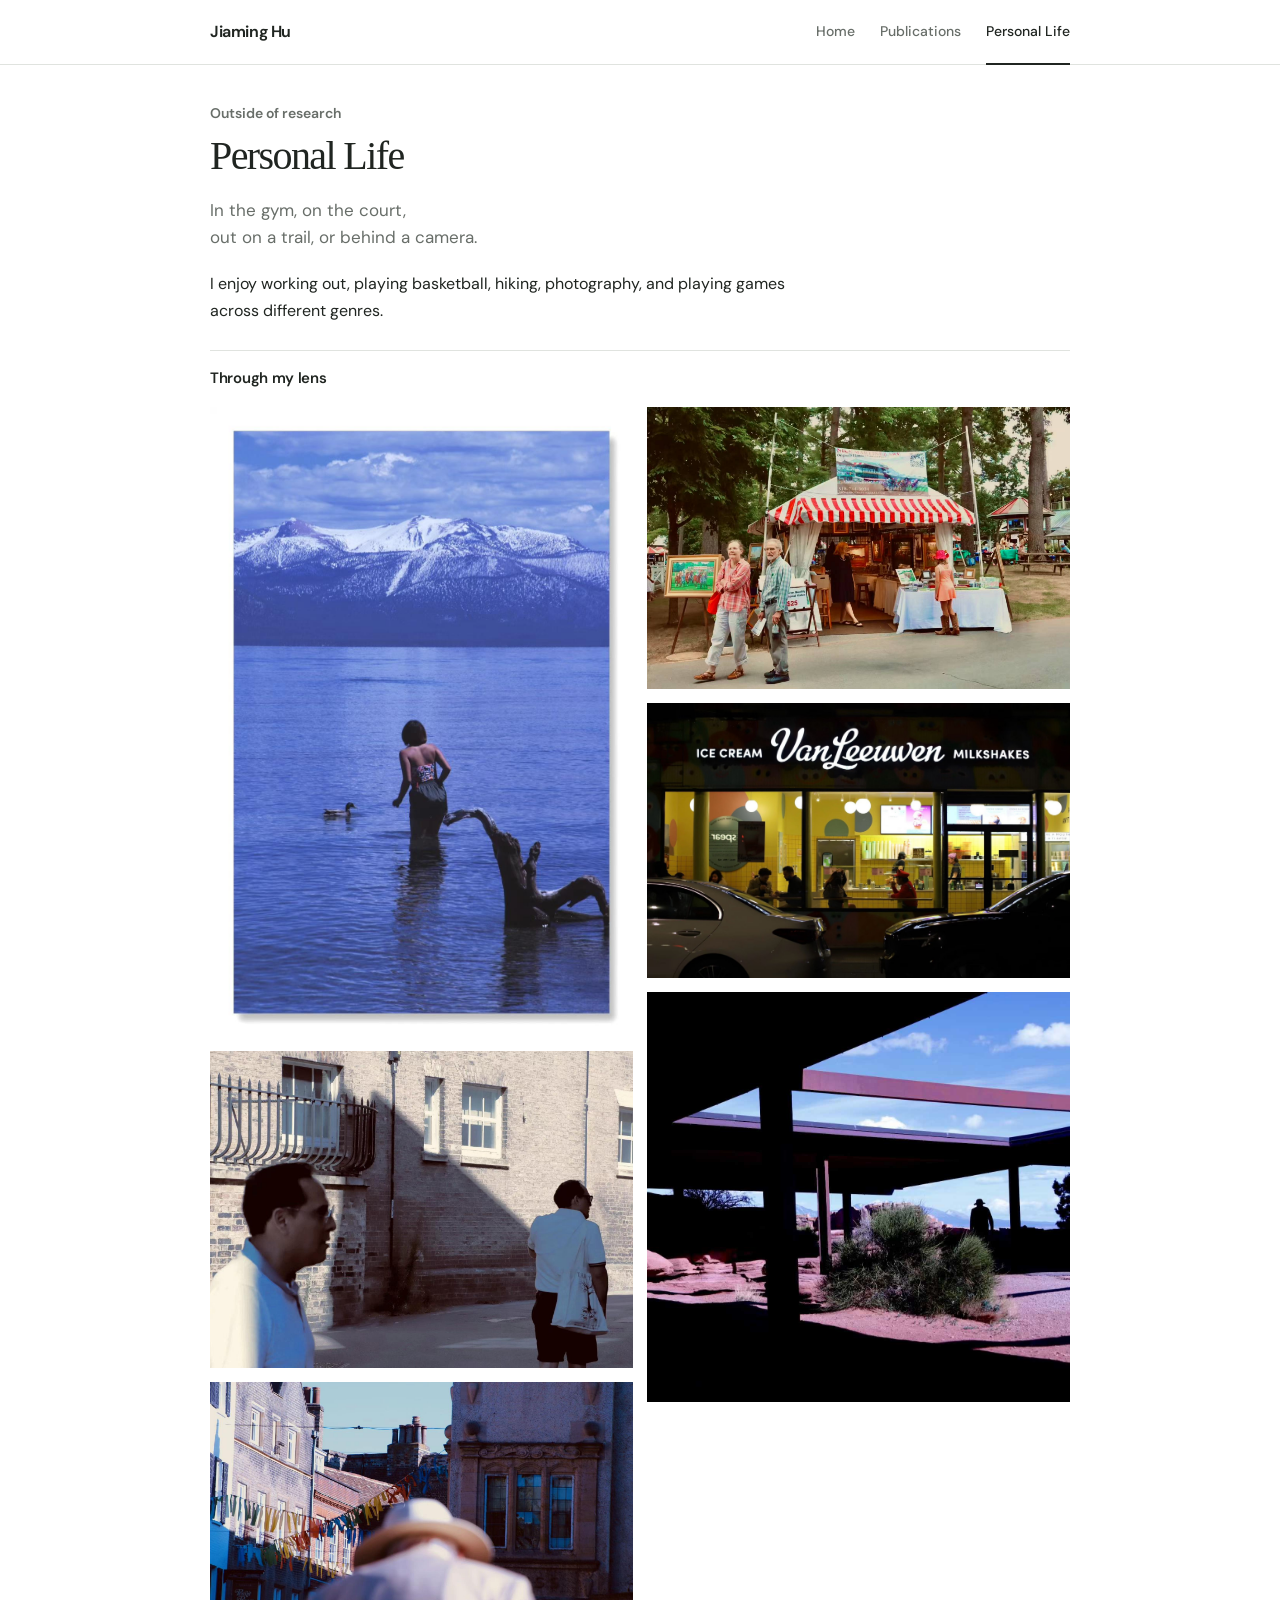
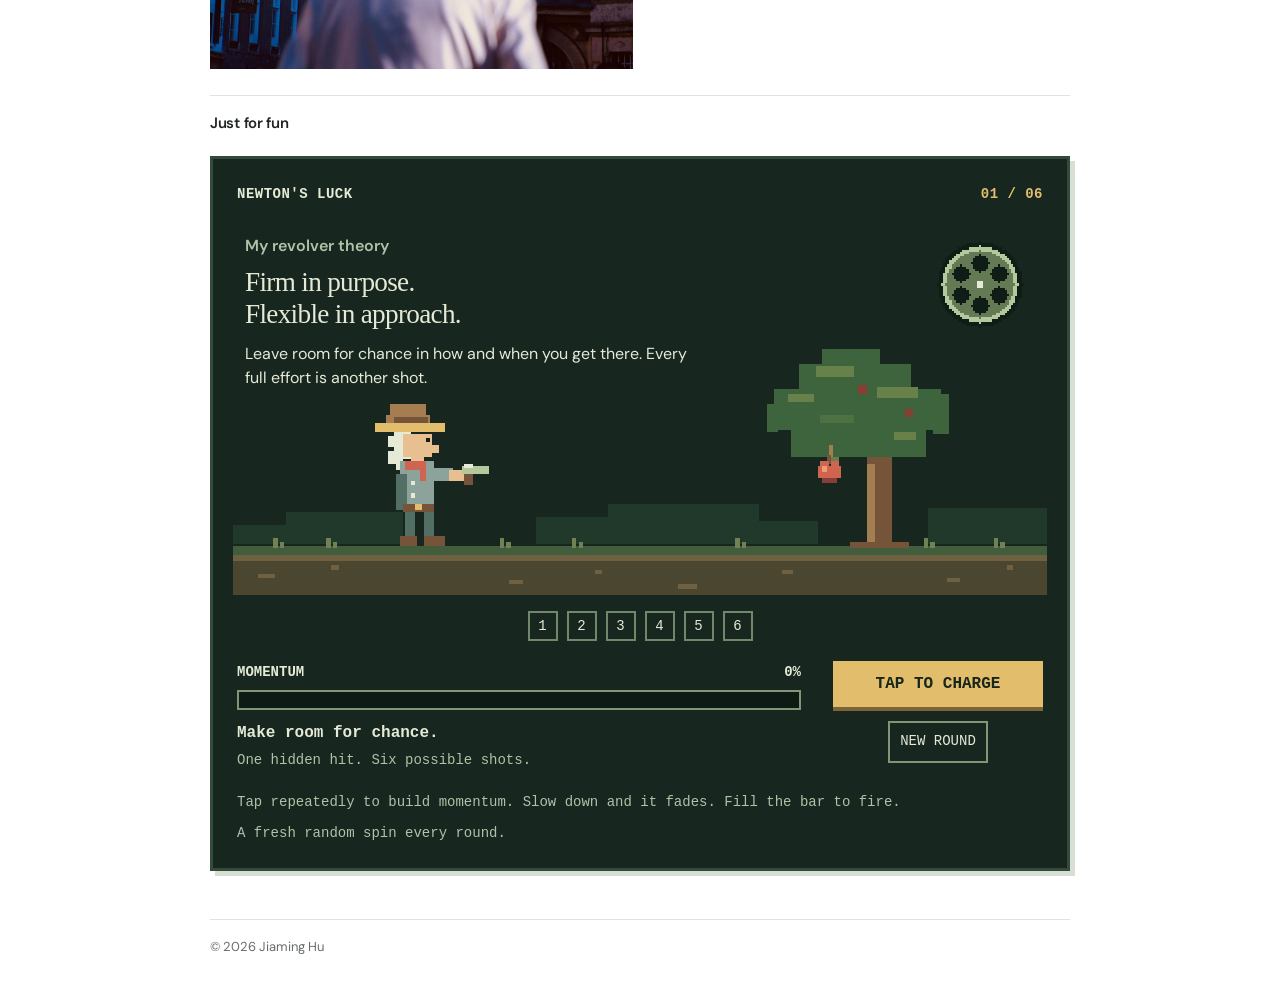
==== life.html @ 00ec88c5 "Unify the pixel game with Newton cowboy and apple scene" ====
<!doctype html>
<html lang="en">
<head>
  <meta charset="utf-8">
  <meta name="viewport" content="width=device-width, initial-scale=1">
  <meta name="description" content="Outside of research: fitness, basketball, hiking, photography, games, and a little chance.">
  <title>Personal Life · Jiaming Hu</title>
  <link rel="stylesheet" href="assets/style.css?v=newton-2">
  <script src="assets/site.js" defer></script>
  <script src="assets/gallery.js" defer></script>
  <script src="assets/revolver.js?v=newton-2" type="module"></script>
</head>
<body>
  <a class="skip" href="#main">Skip to content</a>
  <header class="site-header"><div class="header-inner"><a class="wordmark" href="./">Jiaming Hu</a><nav aria-label="Main navigation"><a href="./">Home</a><a href="publications.html">Publications</a><a href="life.html" aria-current="page">Personal Life</a></nav></div></header>
  <main id="main" class="container life">
    <div class="page-heading"><p class="eyebrow">Outside of research</p><h1>Personal Life</h1><p class="lede">In the gym, on the court,<br>out on a trail, or behind a camera.</p></div>
    <p>I enjoy working out, playing basketball, hiking, photography, and playing games across different genres.</p>
    <section class="home-section" aria-labelledby="photos-heading">
      <h2 id="photos-heading">Through my lens</h2>
      <div class="photo-gallery">
        <a href="assets/photos/03.jpg"><img src="assets/photos/03.jpg" width="1080" height="1607" decoding="async" alt="A person standing in a blue lake beside a duck and driftwood, with snowy mountains beyond."></a>
        <a href="assets/photos/05.jpg"><img src="assets/photos/05.jpg" width="1441" height="1080" loading="lazy" decoding="async" alt="Two people passing a pale brick building patterned with strong shadows."></a>
        <a href="assets/photos/02.jpg"><img src="assets/photos/02.jpg" width="1590" height="1080" loading="lazy" decoding="async" alt="A person in a light-colored hat beneath colorful bunting between brick buildings."></a>
        <a href="assets/photos/06.jpg"><img src="assets/photos/06.jpg" width="1620" height="1080" loading="lazy" decoding="async" alt="Visitors beside paintings beneath a red-and-white striped canopy at an outdoor art stall."></a>
        <a href="assets/photos/04.jpg"><img src="assets/photos/04.jpg" width="2048" height="1331" loading="lazy" decoding="async" alt="A brightly lit Van Leeuwen ice cream shop at night, with parked cars in the foreground."></a>
        <a href="assets/photos/01.jpg"><img src="assets/photos/01.jpg" width="1115" height="1080" loading="lazy" decoding="async" alt="Dark beams frame blue sky, desert plants, and a person standing in silhouette."></a>
      </div>
    </section>
    <section id="fun" class="home-section chance-game" aria-labelledby="game-heading">
      <h2 id="game-heading">Just for fun</h2>
      <div class="pixel-game" aria-label="Newton's luck: a revolver game">
        <div class="pixel-heading"><span>NEWTON'S LUCK</span><span id="shot-label">01 / 06</span></div>
        <div class="game-scene">
          <div class="theory-note">
            <p class="eyebrow">My revolver theory</p>
            <h3>Firm in purpose.<br>Flexible in approach.</h3>
            <p>Leave room for chance in how and when you get there. Every full effort is another shot.</p>
          </div>
          <canvas id="revolver-scene" width="384" height="176" aria-hidden="true"></canvas>
        </div>
        <ol class="attempts" aria-label="Your shots"><li data-attempt="1">1</li><li data-attempt="2">2</li><li data-attempt="3">3</li><li data-attempt="4">4</li><li data-attempt="5">5</li><li data-attempt="6">6</li></ol>
        <div class="game-console">
          <div class="momentum-controls">
            <div class="charge-label"><label for="charge-meter">MOMENTUM</label><span id="charge-value" aria-hidden="true">0%</span></div>
            <progress id="charge-meter" max="100" value="0">0%</progress>
            <div class="result" role="status" aria-live="polite" aria-atomic="true"><strong id="result-title">Make room for chance.</strong><p id="result-detail">One hidden hit. Six possible shots.</p></div>
          </div>
          <div class="game-actions">
            <button id="play-button" class="charge-button" type="button" aria-describedby="charge-help" disabled>TAP TO CHARGE</button>
            <button id="new-round-button" class="new-round-button" type="button" disabled>NEW ROUND</button>
          </div>
        </div>
        <p id="charge-help" class="charge-help">Tap repeatedly to build momentum. Slow down and it fades. Fill the bar to fire.</p>
        <p class="game-footnote">A fresh random spin every round.</p>
        <noscript><p>Enable JavaScript to play.</p></noscript>
      </div>
    </section>
  </main>
  <dialog class="photo-viewer" aria-label="Photo viewer">
    <div class="photo-viewer-layout">
      <div class="photo-viewer-toolbar"><span id="photo-counter" role="status" aria-live="polite"></span><button id="photo-close" type="button" autofocus>Close</button></div>
      <div class="photo-viewer-stage"><img id="photo-full" alt=""></div>
      <div class="photo-viewer-controls"><button id="photo-prev" type="button">Previous</button><a id="photo-original" target="_blank" rel="noopener">Open original</a><button id="photo-next" type="button">Next</button></div>
    </div>
  </dialog>
  <footer class="container site-footer"><span>© <span data-year></span> Jiaming Hu</span></footer>
</body>
</html>
---- assets/style.css ----
@import url('https://fonts.googleapis.com/css2?family=DM+Sans:wght@400;450;500;600;650;700&family=Noto+Sans+SC:wght@400;500;600&display=swap');

:root {
  color-scheme: light;
  --ink: #202521;
  --muted: #686e69;
  --accent: #285e48;
  --line: #e0e3df;
  --pale: #f4f5f2;
  --paper: #fff;
  --font: 'DM Sans', 'Noto Sans SC', -apple-system, BlinkMacSystemFont, 'Segoe UI', sans-serif;
  --serif: 'Iowan Old Style', 'Palatino Linotype', 'Book Antiqua', Palatino, Georgia, serif;
}
* { box-sizing: border-box; }
html { scroll-behavior: smooth; }
body { margin: 0; background: var(--paper); color: var(--ink); font: 400 1rem/1.65 var(--font); -webkit-font-smoothing: antialiased; }
a { color: inherit; text-underline-offset: 4px; text-decoration-thickness: 1px; }
a:hover { color: var(--accent); }
button { font: inherit; cursor: pointer; }
button:disabled { cursor: default; }
button, a { -webkit-tap-highlight-color: transparent; }
button:focus-visible, a:focus-visible { outline: 2px solid var(--accent); outline-offset: 4px; }
svg { display: block; }
[hidden] { display: none !important; }
.container, .header-inner { width: min(860px, calc(100% - 48px)); margin-inline: auto; }
.site-header { border-bottom: 1px solid var(--line); }
.header-inner { min-height: 64px; display: flex; align-items: center; justify-content: space-between; gap: 24px; }
.wordmark { font-weight: 650; font-size: 1rem; letter-spacing: -.025em; text-decoration: none; }
nav { display: flex; align-items: center; gap: 25px; }
nav a { position: relative; text-decoration: none; font-size: .875rem; font-weight: 500; padding: 20px 0; color: var(--muted); }
nav a[aria-current=page] { color: var(--ink); }
nav a[aria-current=page]::after { content: ''; height: 2px; position: absolute; left: 0; right: 0; bottom: -1px; background: var(--ink); }
h1, h2, p { margin-top: 0; }
h1 { font-family: var(--serif); font-weight: 400; font-size: 2.5rem; line-height: 1.15; letter-spacing: -.04em; margin-bottom: 18px; }
h2 { font-weight: 600; font-size: 1.05rem; line-height: 1.4; letter-spacing: -.02em; }
.eyebrow { font-size: .875rem; font-weight: 600; line-height: 1.5; color: var(--muted); margin: 0 0 9px; }
.site-footer { border-top: 1px solid var(--line); margin-top: 48px; padding: 16px 0 24px; display: flex; justify-content: space-between; gap: 16px; color: var(--muted); font-size: .8125rem; }
.site-footer a { text-decoration: none; }
.skip { position: absolute; top: 8px; left: 16px; z-index: 10; background: #fff; padding: 8px 16px; transform: translateY(-200%); }
.skip:focus { transform: translateY(0); }

/* A compact profile and a single reading column. */
.home { padding-top: 42px; }
.profile-layout { display: grid; grid-template-columns: 160px minmax(0, 1fr); gap: 36px; }
.profile { padding-top: 4px; }
.portrait { display: block; width: 160px; height: auto; aspect-ratio: 1; object-fit: cover; object-position: 50% 35%; background: var(--pale); }
.socials { display: flex; align-items: center; gap: 2px; margin: 10px 0 18px; }
.socials a, .socials span { display: grid; place-items: center; width: 30px; height: 34px; flex: 0 0 30px; color: #4e5850; }
.socials svg { width: 18px; height: 18px; fill: currentColor; }
.socials a:hover { color: var(--accent); background: var(--pale); }
.socials .pending-social { color: #b1b7b1; }
.affiliation { font-size: .875rem; line-height: 1.5; margin: 0 0 12px; }
.affiliation strong, .affiliation span { display: block; }
.affiliation strong { font-weight: 600; }
.affiliation span { color: var(--muted); }
.bio h1 { font-size: 2.65rem; margin: 0 0 23px; }
.bio .eyebrow { color: var(--ink); }
.bio section + section { margin-top: 23px; }
.bio p { margin-bottom: 12px; }
.bio section > :last-child { margin-bottom: 0; }
.home-section { margin-top: 28px; padding-top: 17px; border-top: 1px solid var(--line); }
.bio .home-section { margin-top: 25px; padding-top: 17px; }
.research-list { padding-left: 18px; margin: 0; }
.research-list li { padding-left: 2px; margin-bottom: 8px; }
.research-list li:last-child { margin-bottom: 0; }
.research-list strong, .news-list strong { font-weight: 600; }
.news-window { max-height: 19rem; overflow-y: auto; margin-top: 16px; padding-right: 14px; scrollbar-width: thin; scrollbar-color: #aab4ac var(--pale); scrollbar-gutter: stable; }
.news-window:focus-visible { outline: 2px solid var(--accent); outline-offset: 4px; }
.news-list { list-style: none; padding: 0; margin: 0; }
.news-list li { display: grid; grid-template-columns: 94px minmax(0, 1fr); gap: 14px; margin-bottom: 14px; }
.news-list li:last-child { margin-bottom: 0; }
.news-list time { color: var(--muted); font-size: .875rem; line-height: 1.8; white-space: nowrap; }
.news-list p { margin-bottom: 0; }
.news-list a { color: var(--accent); text-decoration: none; }
.news-list a:hover { text-decoration: underline; }
.home-section h2 { margin-bottom: 0; font-size: .9375rem; }
.draft-note { font-size: .9375rem; color: var(--muted); }

/* Page headings and the small personal-life game. */
.page-heading { padding-top: 38px; margin-bottom: 28px; }
.lede { font-size: 1.0625rem; line-height: 1.6; color: var(--muted); margin-bottom: 0; }

/* Publications grouped by research direction. */
.publications-heading { display: flex; align-items: baseline; justify-content: space-between; gap: 12px 24px; flex-wrap: wrap; }
.publications-heading h1 { margin-bottom: 0; }
.publications-heading > a { font-size: .875rem; color: var(--accent); }
.publication-group + .publication-group { border-top: 1px solid var(--line); margin-top: 30px; padding-top: 24px; }
.publication-group h2 { font-size: 1.125rem; margin-bottom: 18px; }
.publication-list { list-style: none; padding: 0; margin: 0; }
.publication-list li + li { margin-top: 18px; }
.publication-list h3 { margin: 0 0 4px; font-size: 1rem; font-weight: 600; line-height: 1.5; }
.publication-list h3 a { text-decoration: none; }
.publication-list h3 a:hover { text-decoration: underline; }
.publication-meta { margin: 0; color: var(--muted); font-size: .875rem; line-height: 1.6; }
.publication-meta a { color: var(--accent); text-decoration: none; white-space: nowrap; }
.publication-meta a:hover { text-decoration: underline; }
.publication-meta span { margin-inline: 5px; }

/* One pixel scene for the theory and the game. */
.chance-game { scroll-margin-top: 24px; }
.game-scene { position: relative; margin: 16px -4px 0; }
.theory-note { position: absolute; z-index: 1; top: 12px; left: 12px; width: 57%; max-width: 460px; }
.theory-note .eyebrow { margin: 0 0 8px; color: var(--pixel-dim); font-family: var(--font); }
.theory-note h3 { margin: 0 0 12px; font: 400 1.7rem/1.18 var(--serif); letter-spacing: -.025em; }
.theory-note p { margin-bottom: 0; font-family: var(--font); font-size: 1rem; line-height: 1.5; }
.pixel-game { --pixel-bg: #17261f; --pixel-ink: #e5ead6; --pixel-dim: #b1c2a7; --pixel-gold: #e2bd6c; margin-top: 22px; padding: 24px; border: 3px solid #344b3b; box-shadow: 5px 5px 0 #d7ded4; background: var(--pixel-bg); color: var(--pixel-ink); font-family: 'Courier New', Courier, monospace; }
.pixel-heading { display: flex; justify-content: space-between; align-items: baseline; gap: 12px; font-size: .875rem; font-weight: 700; letter-spacing: .035em; }
#shot-label { white-space: nowrap; color: var(--pixel-gold); }
#revolver-scene { display: block; width: 100%; height: auto; image-rendering: pixelated; margin: 0; }
.pixel-game .attempts { list-style: none; padding: 0; display: flex; justify-content: center; gap: 9px; margin: 16px 0 20px; }
.pixel-game .attempts li { width: 30px; height: 30px; display: grid; place-items: center; border: 2px solid #6f886a; font-size: .875rem; line-height: 1; }
.pixel-game .attempts li.miss { background: #334636; border-color: #334636; color: #9aae93; }
.pixel-game .attempts li.hit { background: var(--pixel-gold); border-color: var(--pixel-gold); color: var(--pixel-bg); }
.charge-label { display: flex; justify-content: space-between; gap: 12px; font-size: .875rem; font-weight: 700; margin-bottom: 6px; }
#charge-meter { display: block; width: 100%; height: 20px; border: 2px solid #819577; border-radius: 0; padding: 3px; appearance: none; background: #0e1b14; accent-color: var(--pixel-gold); }
#charge-meter::-webkit-progress-bar { background: #0e1b14; }
#charge-meter::-webkit-progress-value { background: repeating-linear-gradient(90deg, var(--pixel-gold) 0 12px, #17261f 12px 15px); }
#charge-meter::-moz-progress-bar { background: repeating-linear-gradient(90deg, var(--pixel-gold) 0 12px, #17261f 12px 15px); }
.game-console { display: grid; grid-template-columns: minmax(0, 1fr) 210px; gap: 32px; align-items: start; }
.pixel-game .result { min-height: 62px; margin-top: 12px; }
.pixel-game .result strong { display: block; font-size: 1rem; line-height: 1.4; }
.pixel-game .result p { font-size: .875rem; line-height: 1.5; color: var(--pixel-dim); margin: 5px 0 14px; }
.charge-button { width: 100%; min-height: 48px; padding: 10px; border: 0; border-bottom: 4px solid #7d6438; border-radius: 0; background: var(--pixel-gold); color: #19261b; font-family: inherit; font-size: 1rem; font-weight: 700; touch-action: manipulation; user-select: none; -webkit-user-select: none; }
.charge-button:hover:enabled { background: #f0d08c; }
.charge-button:active:enabled { border-bottom-width: 2px; transform: translateY(2px); }
.charge-button:disabled { background: #879a79; border-color: #53694c; color: #15221a; }
.charge-help { margin: 8px 0 0; color: var(--pixel-dim); font-size: .875rem; line-height: 1.5; }
.new-round-button { display: block; min-height: 40px; padding: 7px 10px; margin: 10px auto 0; background: none; border: 2px solid #819577; border-radius: 0; color: var(--pixel-ink); font-size: .875rem; font-family: inherit; }
.new-round-button:hover:enabled { background: #304332; }
.new-round-button:disabled { opacity: .6; }
.pixel-game button:focus-visible { outline: 2px solid var(--pixel-ink); outline-offset: 4px; }
.pixel-game .game-footnote { margin: 10px 0 0; text-align: left; color: var(--pixel-dim); font-size: .875rem; line-height: 1.5; }
@media (max-width: 680px) {
  .pixel-game { padding: 16px; }
  .theory-note { position: static; width: auto; max-width: 440px; padding: 8px 4px 0; }
  .theory-note h3 { font-size: 1.6rem; }
  .game-console { grid-template-columns: minmax(0, 1fr); gap: 8px; }
  .pixel-game .result { min-height: 0; }
  .game-actions { display: grid; grid-template-columns: minmax(0, 1fr) auto; gap: 10px; align-items: start; }
  .new-round-button { margin: 0; min-height: 48px; font-size: .875rem; }
  .charge-button { font-size: .875rem; }
  .charge-help { margin-top: 14px; }
}

.life > .page-heading { margin-bottom: 20px; }
.life > p { max-width: 620px; }
.life .home-section { margin-top: 26px; }
.photo-gallery { columns: 2; column-gap: 14px; margin-top: 18px; }
.photo-gallery a { display: block; break-inside: avoid; margin-bottom: 14px; cursor: zoom-in; }
.photo-gallery img { display: block; width: 100%; height: auto; }
.photo-viewer-open { overflow: hidden; }
.photo-viewer { width: 100%; max-width: none; height: 100%; height: 100dvh; max-height: none; margin: 0; padding: 16px 24px; border: 0; background: #131614; color: #fff; }
.photo-viewer::backdrop { background: #131614; }
.photo-viewer-layout { height: 100%; display: flex; flex-direction: column; gap: 14px; }
.photo-viewer-toolbar, .photo-viewer-controls { display: flex; align-items: center; justify-content: space-between; gap: 12px; flex-shrink: 0; font-size: .875rem; }
.photo-viewer-toolbar { min-height: 40px; }
.photo-viewer-stage { min-height: 0; flex: 1; display: flex; justify-content: center; }
.photo-viewer-stage img { display: block; width: 100%; height: 100%; object-fit: contain; }
.photo-viewer button { min-height: 44px; padding: 8px 12px; background: transparent; border: 1px solid #59615b; border-radius: 2px; color: #fff; font-size: .875rem; }
.photo-viewer button:hover { background: #303831; }
.photo-viewer a { color: #fff; }
.photo-viewer button:focus-visible, .photo-viewer a:focus-visible { outline-color: #fff; }

@keyframes reveal { from { transform: translate(-50%,-50%) scale(.3); opacity: 0; } to { transform: translate(-50%,-50%) scale(1); opacity: 1; } }
@media (max-width: 740px) {
  .profile-layout { grid-template-columns: 140px minmax(0, 1fr); gap: 27px; }
  .portrait { width: 140px; }
  .socials { gap: 0; }
  .socials a, .socials span { flex-basis: 28px; width: 28px; }
}
@media (max-width: 520px) {
  .photo-gallery { columns: 1; }
  .photo-viewer { padding: 12px; }
  .container, .header-inner { width: calc(100% - 36px); }
  .header-inner { flex-direction: column; align-items: flex-start; gap: 0; padding-top: 13px; }
  nav { gap: 22px; }
  nav a { padding: 10px 0 13px; }
  .home { padding-top: 26px; }
  .profile-layout { grid-template-columns: minmax(0, 1fr); gap: 23px; }
  .profile { display: grid; grid-template-columns: 112px minmax(0, 1fr); grid-template-rows: auto auto auto; column-gap: 23px; align-items: start; padding: 0; }
  .portrait { grid-column: 1; grid-row: 1 / 3; width: 112px; }
  .socials { grid-column: 1 / -1; grid-row: 3; gap: 3px; margin: 7px 0 0; }
  .affiliation { grid-column: 2; margin-bottom: 8px; }
  .bio h1 { font-size: 2.35rem; margin-bottom: 20px; }
  .news-window { max-height: 18rem; }
  .news-list li { grid-template-columns: minmax(0, 1fr); gap: 3px; margin-bottom: 17px; }
  .page-heading { padding-top: 27px; margin-bottom: 24px; }
  h1 { font-size: 2.25rem; }
  .site-footer { margin-top: 32px; font-size: .75rem; flex-wrap: wrap; gap: 8px; }
}
@media (prefers-reduced-motion: reduce) {
  html { scroll-behavior: auto; }
  *, *::before, *::after { transition: none !important; animation: none !important; }
}
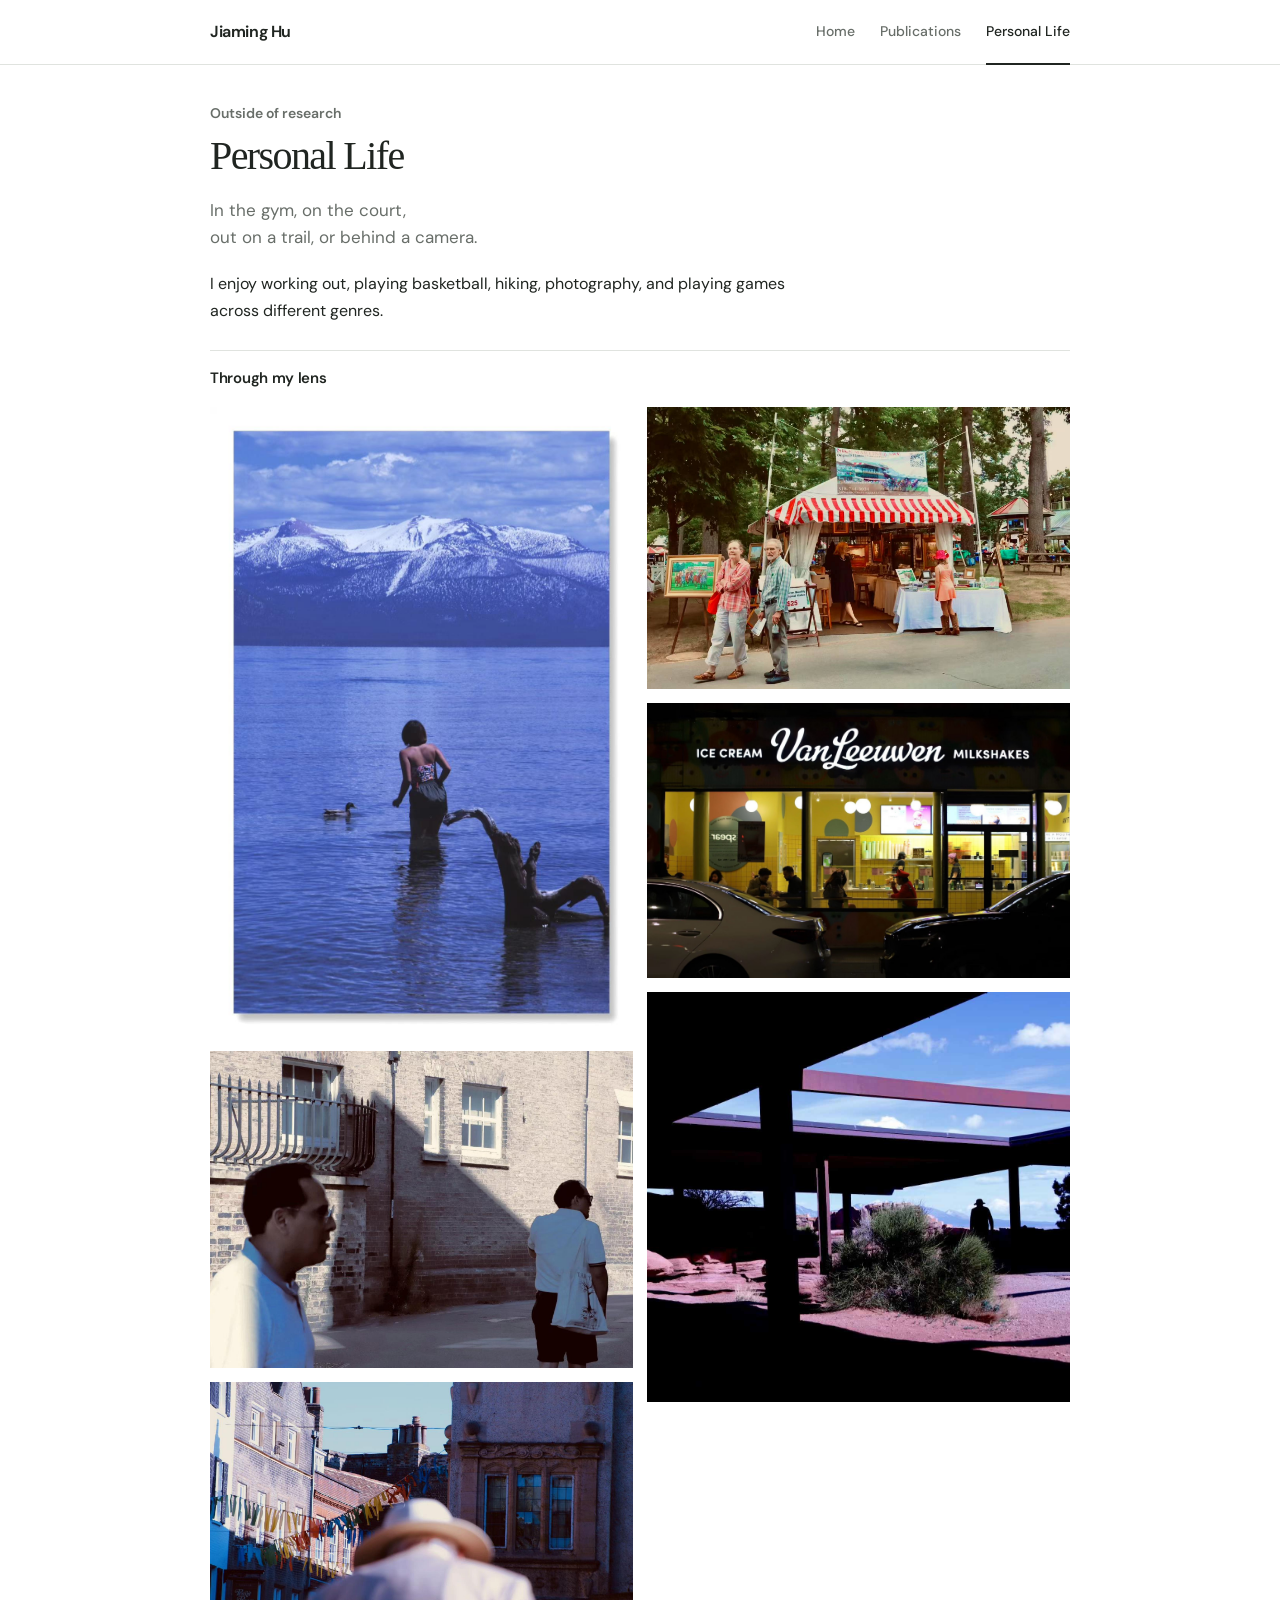
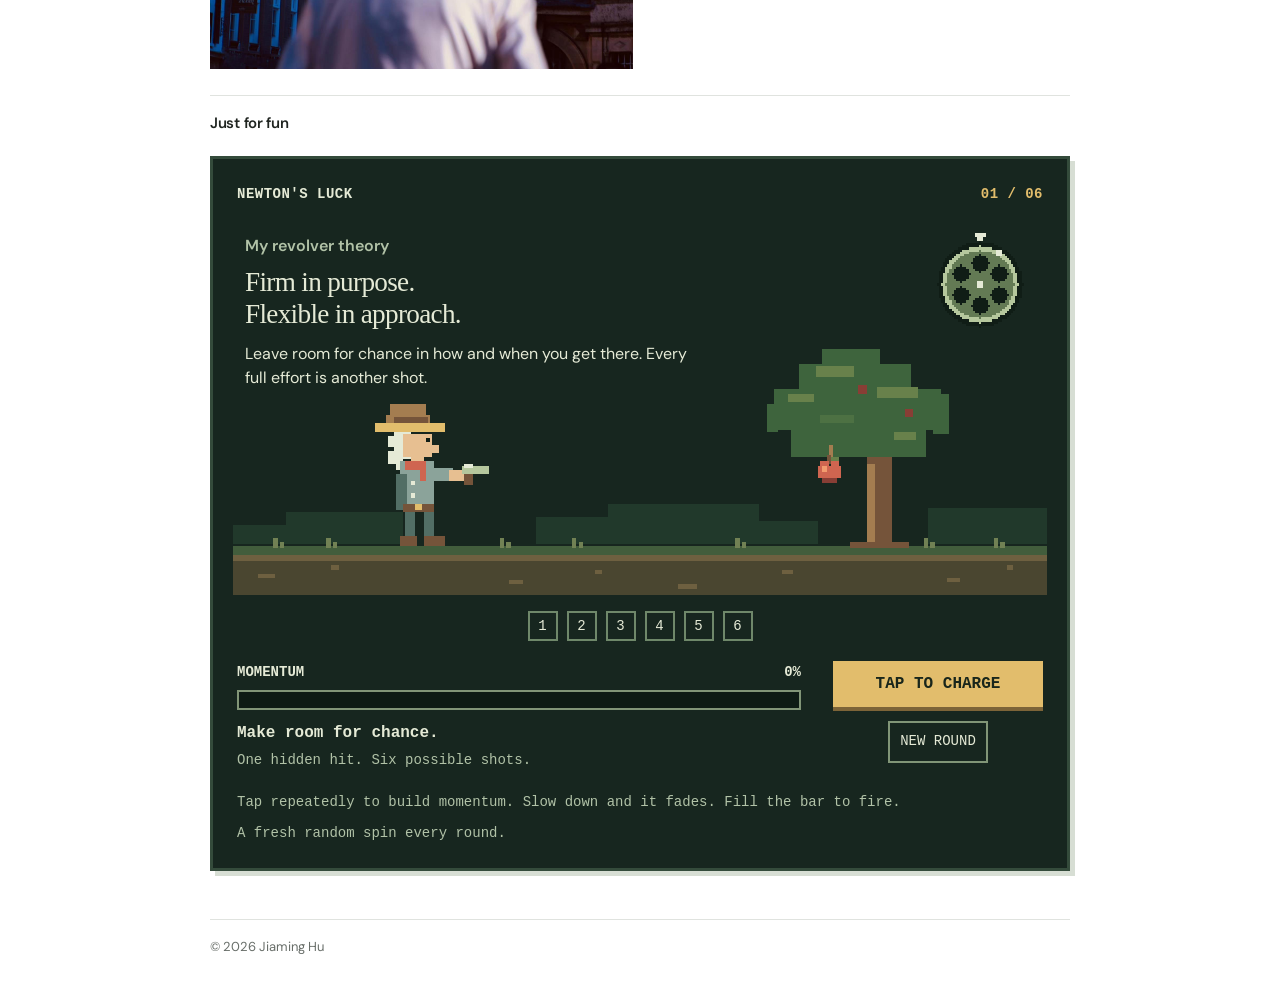
==== commit 21ef14ee: "Animate each cylinder turn and add a subtle shared page-view counter" ====
--- a/life.html
+++ b/life.html
@@ -5,10 +5,10 @@
   <meta name="viewport" content="width=device-width, initial-scale=1">
   <meta name="description" content="Outside of research: fitness, basketball, hiking, photography, games, and a little chance.">
   <title>Personal Life · Jiaming Hu</title>
-  <link rel="stylesheet" href="assets/style.css?v=newton-2">
-  <script src="assets/site.js" defer></script>
+  <link rel="stylesheet" href="assets/style.css?v=views-1">
+  <script src="assets/site.js?v=views-1" defer></script>
   <script src="assets/gallery.js" defer></script>
-  <script src="assets/revolver.js?v=newton-2" type="module"></script>
+  <script src="assets/revolver.js?v=chamber-3" type="module"></script>
 </head>
 <body>
   <a class="skip" href="#main">Skip to content</a>
@@ -64,6 +64,6 @@
       <div class="photo-viewer-controls"><button id="photo-prev" type="button">Previous</button><a id="photo-original" target="_blank" rel="noopener">Open original</a><button id="photo-next" type="button">Next</button></div>
     </div>
   </dialog>
-  <footer class="container site-footer"><span>© <span data-year></span> Jiaming Hu</span></footer>
+  <footer class="container site-footer"><span>© <span data-year></span> Jiaming Hu</span><span class="site-views" data-view-counter title="Total site page views since this counter was added" hidden></span></footer>
 </body>
 </html>
--- a/assets/style.css
+++ b/assets/style.css
@@ -34,8 +34,10 @@
 h1 { font-family: var(--serif); font-weight: 400; font-size: 2.5rem; line-height: 1.15; letter-spacing: -.04em; margin-bottom: 18px; }
 h2 { font-weight: 600; font-size: 1.05rem; line-height: 1.4; letter-spacing: -.02em; }
 .eyebrow { font-size: .875rem; font-weight: 600; line-height: 1.5; color: var(--muted); margin: 0 0 9px; }
-.site-footer { border-top: 1px solid var(--line); margin-top: 48px; padding: 16px 0 24px; display: flex; justify-content: space-between; gap: 16px; color: var(--muted); font-size: .8125rem; }
+.site-footer { border-top: 1px solid var(--line); margin-top: 48px; padding: 16px 0 24px; display: flex; align-items: center; justify-content: space-between; gap: 16px; color: var(--muted); font-size: .8125rem; }
 .site-footer a { text-decoration: none; }
+.site-views { margin-left: auto; line-height: 0; }
+.site-views img { display: block; height: 18px; width: auto; max-width: 100%; }
 .skip { position: absolute; top: 8px; left: 16px; z-index: 10; background: #fff; padding: 8px 16px; transform: translateY(-200%); }
 .skip:focus { transform: translateY(0); }
 
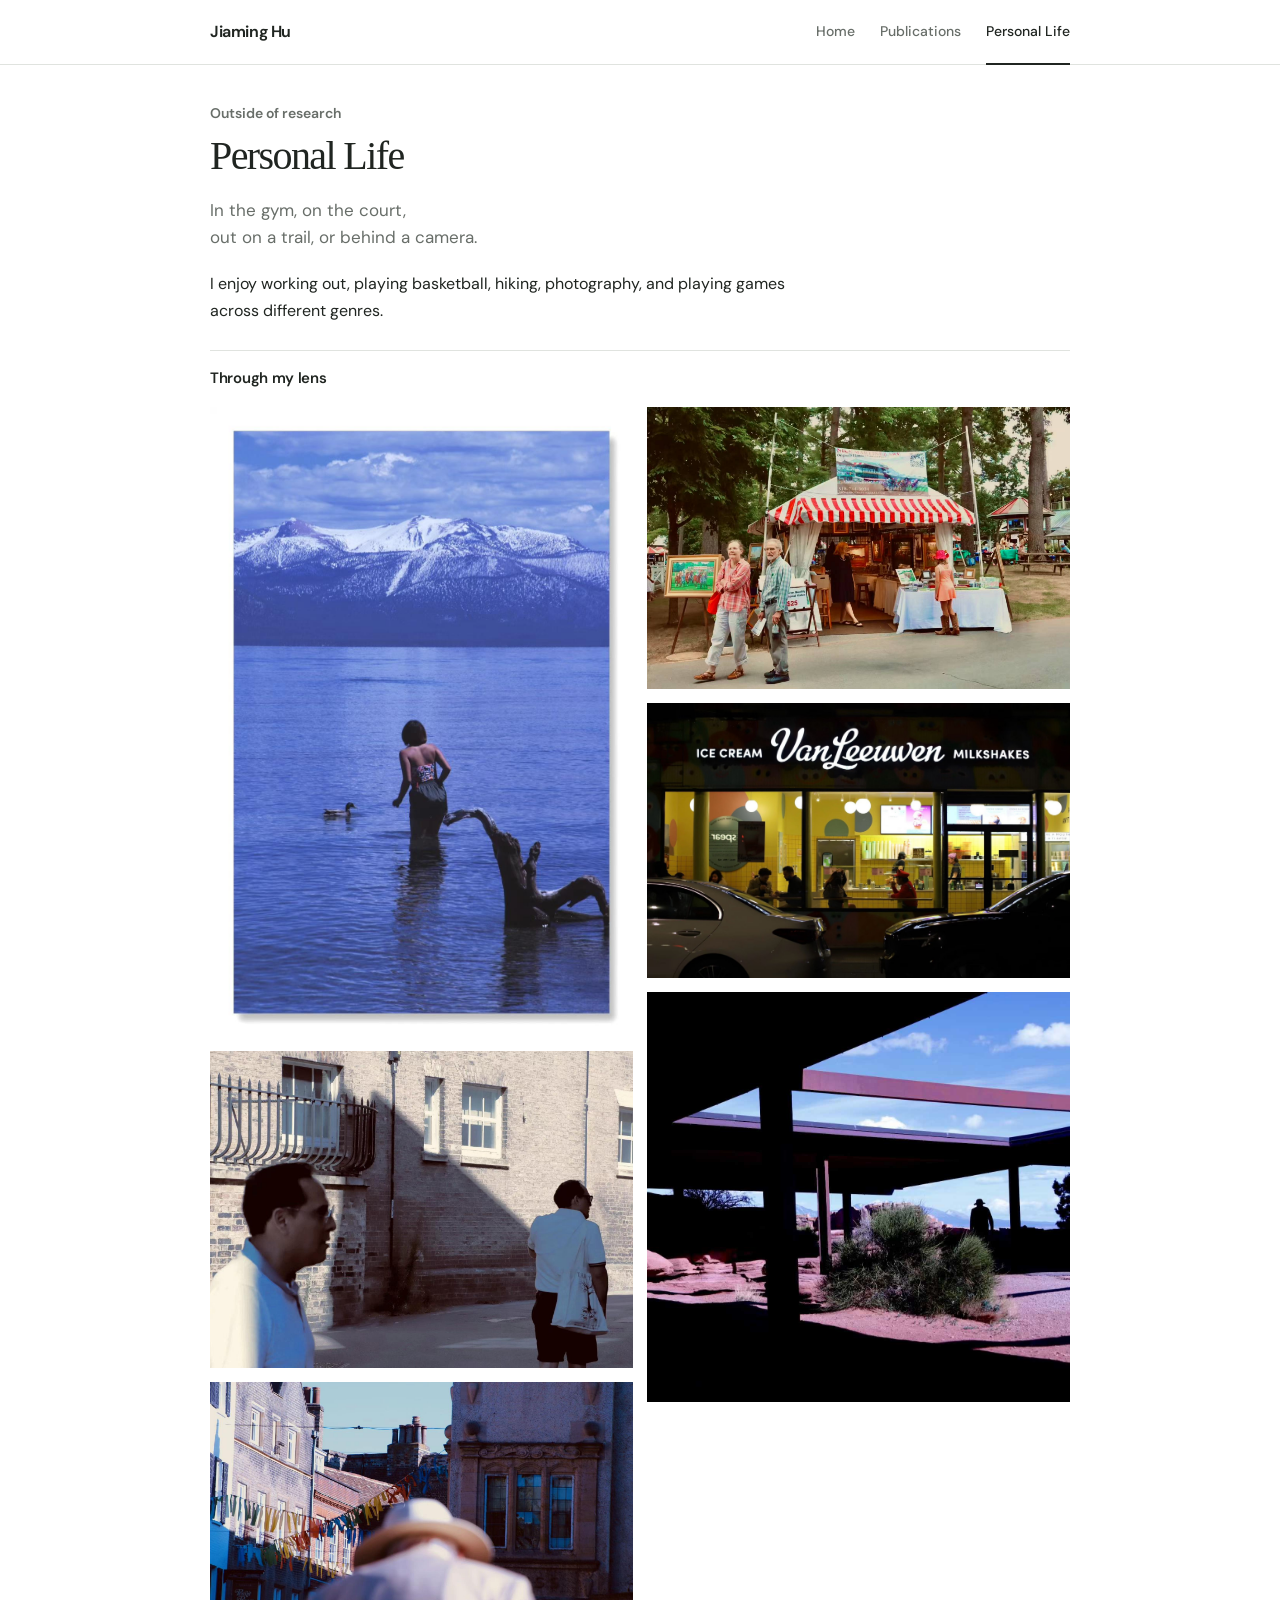
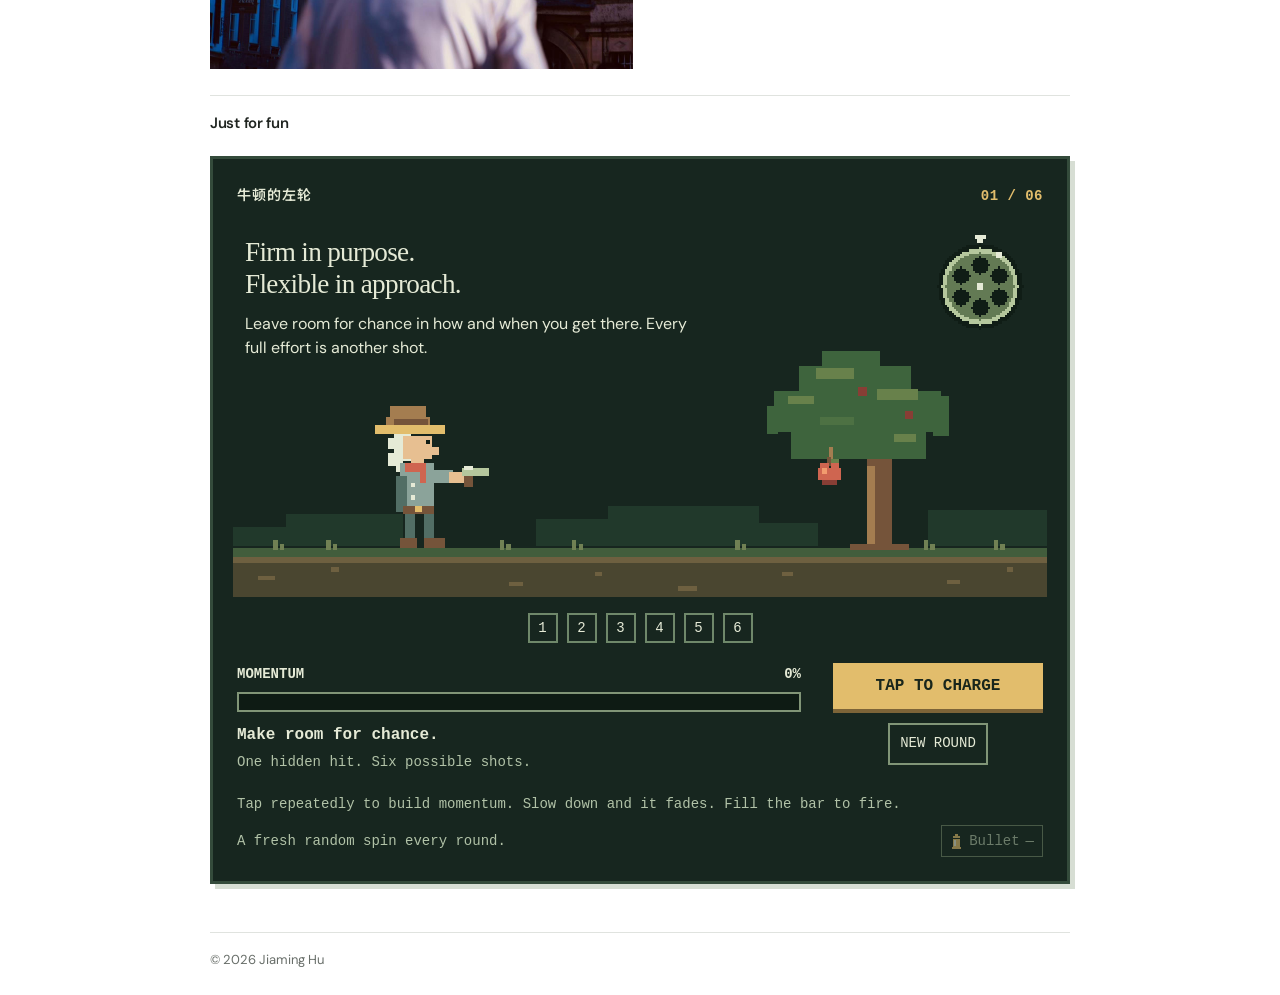
==== commit 5f2db70f: "Add game bullet appreciation and reveal footer views on hover" ====
--- a/life.html
+++ b/life.html
@@ -5,10 +5,11 @@
   <meta name="viewport" content="width=device-width, initial-scale=1">
   <meta name="description" content="Outside of research: fitness, basketball, hiking, photography, games, and a little chance.">
   <title>Personal Life · Jiaming Hu</title>
-  <link rel="stylesheet" href="assets/style.css?v=views-1">
-  <script src="assets/site.js?v=views-1" defer></script>
+  <link rel="stylesheet" href="assets/style.css?v=bullet-1">
+  <script src="assets/site.js?v=views-2" defer></script>
   <script src="assets/gallery.js" defer></script>
   <script src="assets/revolver.js?v=chamber-3" type="module"></script>
+  <script src="assets/bullets.js?v=bullet-1" type="module"></script>
 </head>
 <body>
   <a class="skip" href="#main">Skip to content</a>
@@ -29,11 +30,10 @@
     </section>
     <section id="fun" class="home-section chance-game" aria-labelledby="game-heading">
       <h2 id="game-heading">Just for fun</h2>
-      <div class="pixel-game" aria-label="Newton's luck: a revolver game">
-        <div class="pixel-heading"><span>NEWTON'S LUCK</span><span id="shot-label">01 / 06</span></div>
+      <div class="pixel-game" aria-label="牛顿的左轮">
+        <div class="pixel-heading"><span lang="zh">牛顿的左轮</span><span id="shot-label">01 / 06</span></div>
         <div class="game-scene">
           <div class="theory-note">
-            <p class="eyebrow">My revolver theory</p>
             <h3>Firm in purpose.<br>Flexible in approach.</h3>
             <p>Leave room for chance in how and when you get there. Every full effort is another shot.</p>
           </div>
@@ -52,7 +52,11 @@
           </div>
         </div>
         <p id="charge-help" class="charge-help">Tap repeatedly to build momentum. Slow down and it fades. Fill the bar to fire.</p>
-        <p class="game-footnote">A fresh random spin every round.</p>
+        <div class="game-bottom">
+          <p class="game-footnote">A fresh random spin every round.</p>
+          <button id="bullet-button" class="bullet-button" type="button" aria-label="Leave a bullet" disabled><svg viewBox="0 0 16 20" width="16" height="20" shape-rendering="crispEdges" aria-hidden="true"><path fill="currentColor" d="M6 1h4v2h2v14h1v2H3v-2h1V3h2z"/><path fill="var(--pixel-bg)" d="M4 6h8v1H4z"/><path fill="var(--pixel-ink)" d="M5 8h2v7H5z"/></svg><span>Bullet</span><span id="bullet-count">…</span></button>
+          <span id="bullet-status" class="sr-only" role="status" aria-live="polite"></span>
+        </div>
         <noscript><p>Enable JavaScript to play.</p></noscript>
       </div>
     </section>
@@ -64,6 +68,6 @@
       <div class="photo-viewer-controls"><button id="photo-prev" type="button">Previous</button><a id="photo-original" target="_blank" rel="noopener">Open original</a><button id="photo-next" type="button">Next</button></div>
     </div>
   </dialog>
-  <footer class="container site-footer"><span>© <span data-year></span> Jiaming Hu</span><span class="site-views" data-view-counter title="Total site page views since this counter was added" hidden></span></footer>
+  <footer class="container site-footer"><span>© <span data-year></span> Jiaming Hu</span><button class="site-views" type="button" data-view-counter title="Total site page views since this counter was added" aria-label="Show total site views" hidden></button></footer>
 </body>
 </html>
--- a/assets/style.css
+++ b/assets/style.css
@@ -36,8 +36,11 @@
 .eyebrow { font-size: .875rem; font-weight: 600; line-height: 1.5; color: var(--muted); margin: 0 0 9px; }
 .site-footer { border-top: 1px solid var(--line); margin-top: 48px; padding: 16px 0 24px; display: flex; align-items: center; justify-content: space-between; gap: 16px; color: var(--muted); font-size: .8125rem; }
 .site-footer a { text-decoration: none; }
-.site-views { margin-left: auto; line-height: 0; }
+.site-views { display: inline-flex; align-items: center; justify-content: flex-end; margin-left: auto; min-width: 80px; min-height: 24px; padding: 3px 0; border: 0; background: transparent; color: inherit; font: inherit; line-height: 1; opacity: 0; transition: opacity .15s ease; }
+.site-views:hover, .site-views:focus-visible, .site-views.is-revealed { opacity: 1; }
+.site-views[hidden] { display: none; }
 .site-views img { display: block; height: 18px; width: auto; max-width: 100%; }
+.sr-only { position: absolute; width: 1px; height: 1px; padding: 0; margin: -1px; overflow: hidden; clip: rect(0, 0, 0, 0); white-space: nowrap; border: 0; }
 .skip { position: absolute; top: 8px; left: 16px; z-index: 10; background: #fff; padding: 8px 16px; transform: translateY(-200%); }
 .skip:focus { transform: translateY(0); }
 
@@ -102,11 +105,11 @@
 .chance-game { scroll-margin-top: 24px; }
 .game-scene { position: relative; margin: 16px -4px 0; }
 .theory-note { position: absolute; z-index: 1; top: 12px; left: 12px; width: 57%; max-width: 460px; }
-.theory-note .eyebrow { margin: 0 0 8px; color: var(--pixel-dim); font-family: var(--font); }
 .theory-note h3 { margin: 0 0 12px; font: 400 1.7rem/1.18 var(--serif); letter-spacing: -.025em; }
 .theory-note p { margin-bottom: 0; font-family: var(--font); font-size: 1rem; line-height: 1.5; }
 .pixel-game { --pixel-bg: #17261f; --pixel-ink: #e5ead6; --pixel-dim: #b1c2a7; --pixel-gold: #e2bd6c; margin-top: 22px; padding: 24px; border: 3px solid #344b3b; box-shadow: 5px 5px 0 #d7ded4; background: var(--pixel-bg); color: var(--pixel-ink); font-family: 'Courier New', Courier, monospace; }
 .pixel-heading { display: flex; justify-content: space-between; align-items: baseline; gap: 12px; font-size: .875rem; font-weight: 700; letter-spacing: .035em; }
+.pixel-heading [lang="zh"] { font-family: 'Noto Sans SC', var(--font); font-weight: 600; letter-spacing: .08em; }
 #shot-label { white-space: nowrap; color: var(--pixel-gold); }
 #revolver-scene { display: block; width: 100%; height: auto; image-rendering: pixelated; margin: 0; }
 .pixel-game .attempts { list-style: none; padding: 0; display: flex; justify-content: center; gap: 9px; margin: 16px 0 20px; }
@@ -131,7 +134,15 @@
 .new-round-button:hover:enabled { background: #304332; }
 .new-round-button:disabled { opacity: .6; }
 .pixel-game button:focus-visible { outline: 2px solid var(--pixel-ink); outline-offset: 4px; }
-.pixel-game .game-footnote { margin: 10px 0 0; text-align: left; color: var(--pixel-dim); font-size: .875rem; line-height: 1.5; }
+.game-bottom { display: flex; align-items: center; flex-wrap: wrap; gap: 10px 18px; margin-top: 10px; }
+.pixel-game .game-footnote { margin: 0; text-align: left; color: var(--pixel-dim); font-size: .875rem; line-height: 1.5; }
+.bullet-button { display: inline-flex; align-items: center; gap: 6px; min-height: 32px; margin-left: auto; padding: 4px 8px; border: 1px solid #718367; border-radius: 0; background: transparent; color: var(--pixel-dim); font: 400 .875rem/1.2 'Courier New', Courier, monospace; touch-action: manipulation; }
+.bullet-button svg { flex: 0 0 13px; width: 13px; height: 17px; color: var(--pixel-gold); }
+.bullet-button:hover:enabled, .bullet-button:active:enabled, .bullet-button.is-collected { border-color: var(--pixel-gold); background: #304332; color: var(--pixel-gold); }
+.bullet-button:active:enabled { transform: translateY(1px); }
+.bullet-button:disabled:not(.is-collected) { opacity: .55; }
+.bullet-button.is-sending { opacity: .65; cursor: progress; }
+#bullet-count { min-width: 1ch; font-variant-numeric: tabular-nums; }
 @media (max-width: 680px) {
   .pixel-game { padding: 16px; }
   .theory-note { position: static; width: auto; max-width: 440px; padding: 8px 4px 0; }
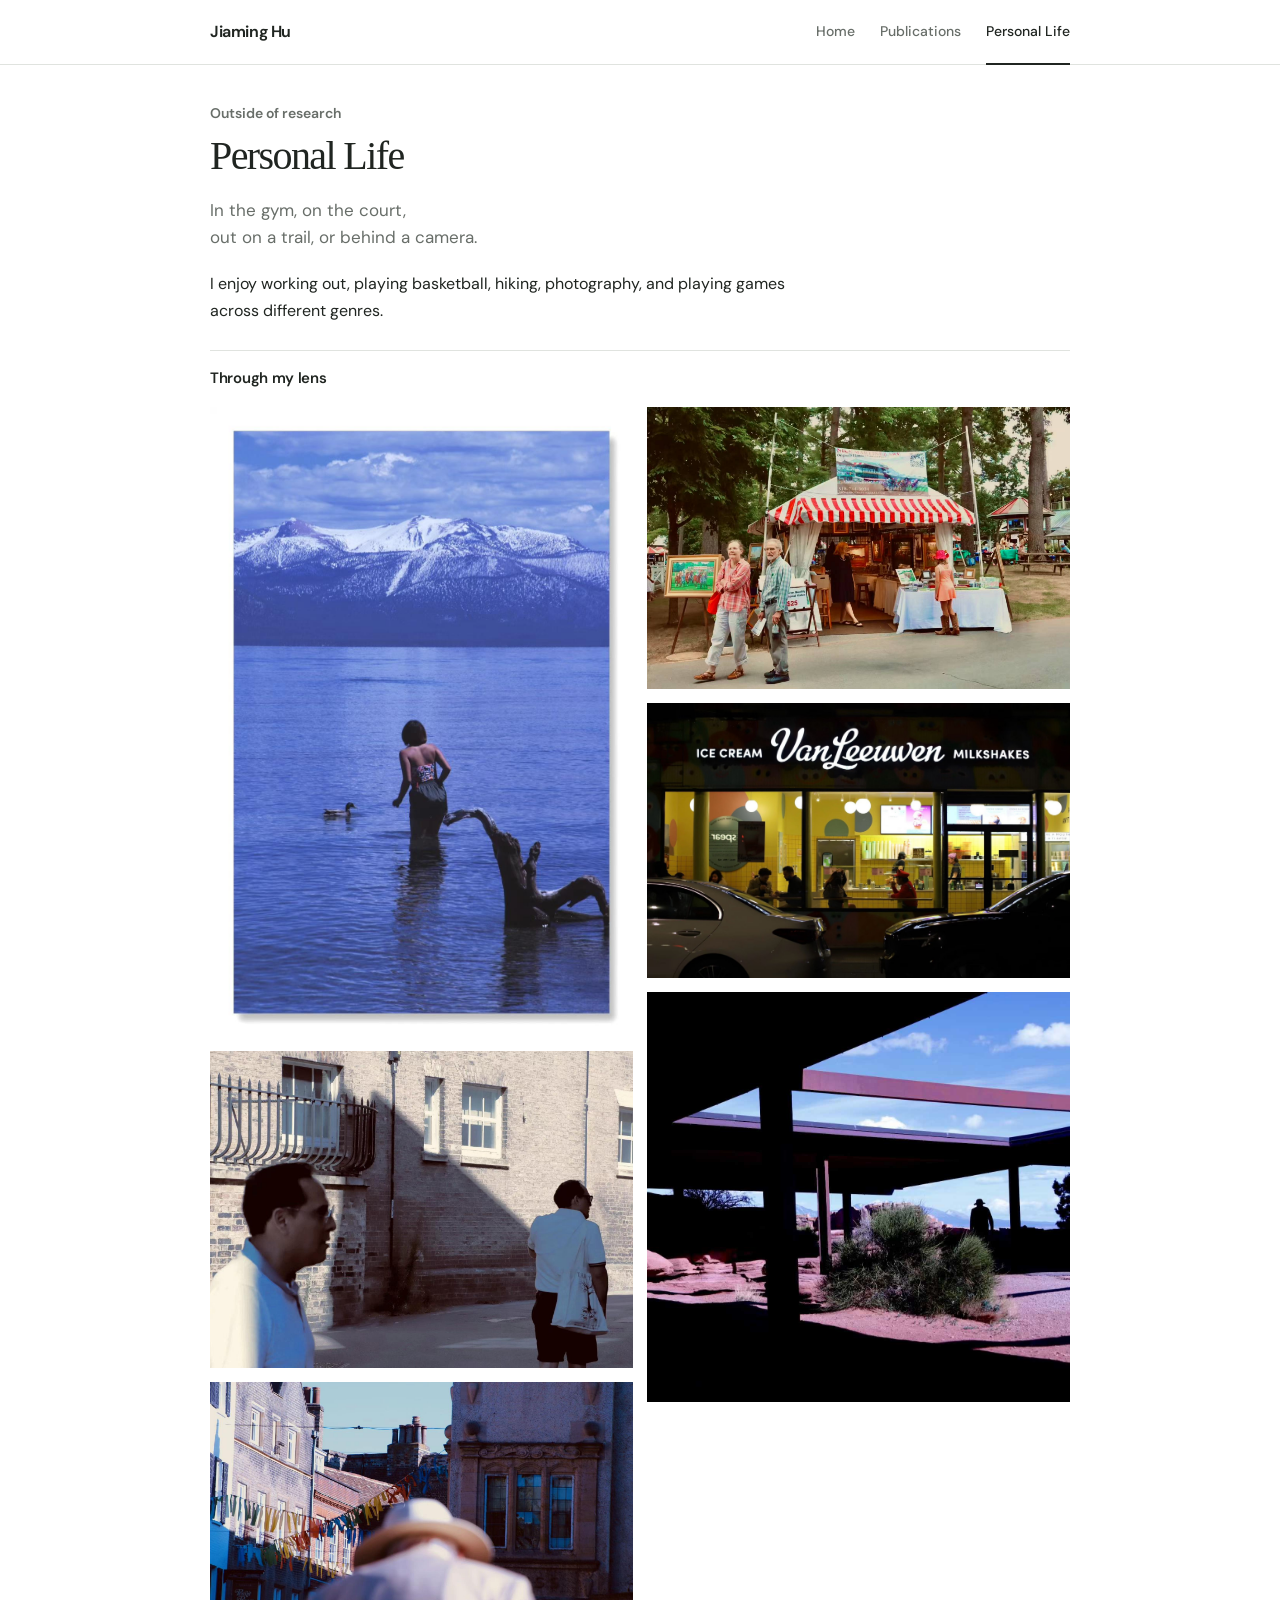
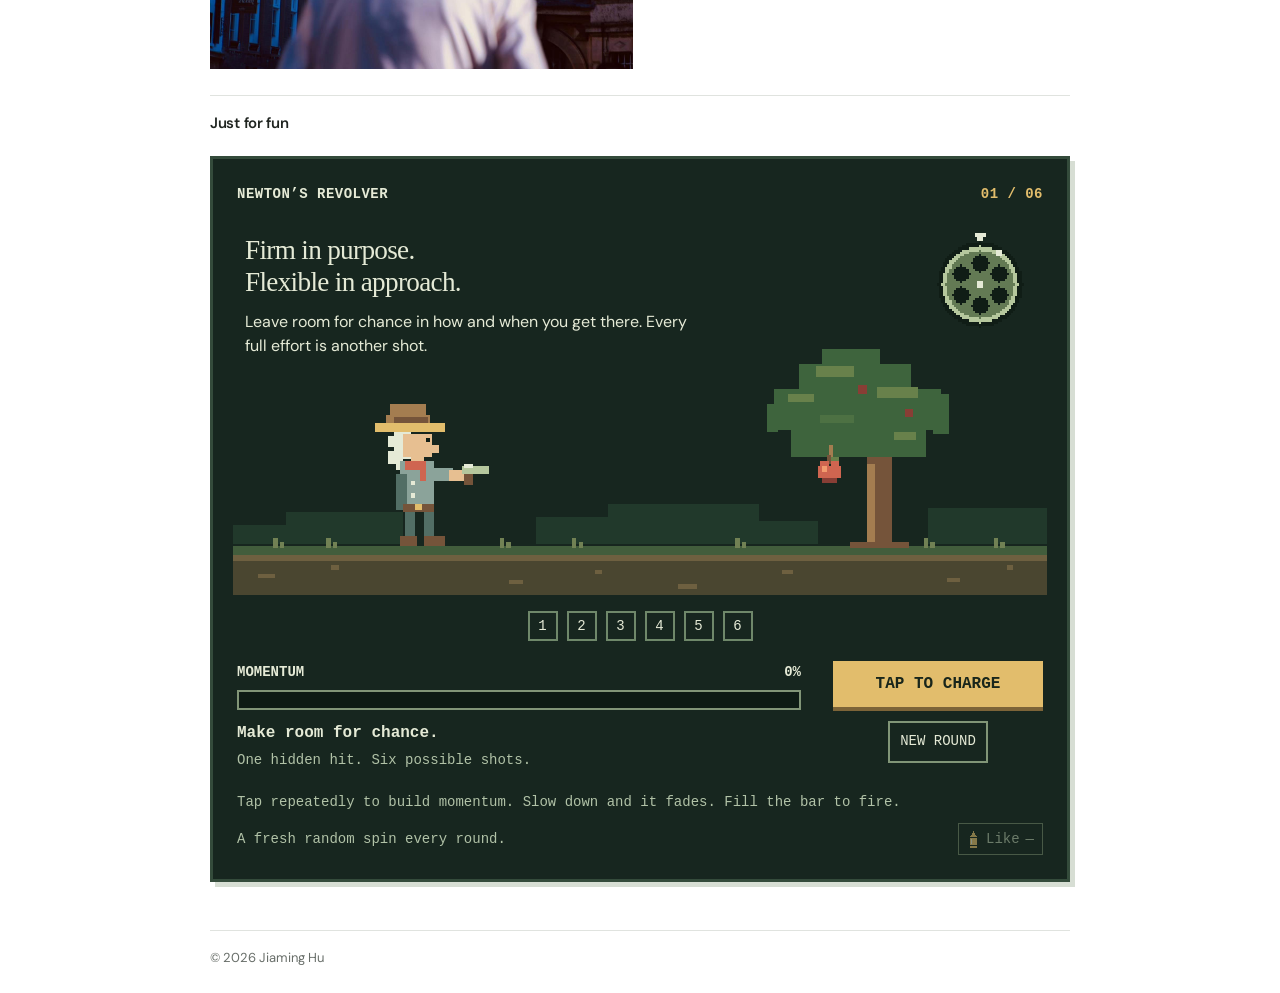
==== commit 0089e1b8: "Use English revolver title and pointed bullet Like button" ====
--- a/life.html
+++ b/life.html
@@ -9,7 +9,7 @@
   <script src="assets/site.js?v=views-2" defer></script>
   <script src="assets/gallery.js" defer></script>
   <script src="assets/revolver.js?v=chamber-3" type="module"></script>
-  <script src="assets/bullets.js?v=bullet-1" type="module"></script>
+  <script src="assets/bullets.js?v=like-1" type="module"></script>
 </head>
 <body>
   <a class="skip" href="#main">Skip to content</a>
@@ -30,8 +30,8 @@
     </section>
     <section id="fun" class="home-section chance-game" aria-labelledby="game-heading">
       <h2 id="game-heading">Just for fun</h2>
-      <div class="pixel-game" aria-label="牛顿的左轮">
-        <div class="pixel-heading"><span lang="zh">牛顿的左轮</span><span id="shot-label">01 / 06</span></div>
+      <div class="pixel-game" aria-label="Newton’s Revolver">
+        <div class="pixel-heading"><span>NEWTON’S REVOLVER</span><span id="shot-label">01 / 06</span></div>
         <div class="game-scene">
           <div class="theory-note">
             <h3>Firm in purpose.<br>Flexible in approach.</h3>
@@ -54,7 +54,7 @@
         <p id="charge-help" class="charge-help">Tap repeatedly to build momentum. Slow down and it fades. Fill the bar to fire.</p>
         <div class="game-bottom">
           <p class="game-footnote">A fresh random spin every round.</p>
-          <button id="bullet-button" class="bullet-button" type="button" aria-label="Leave a bullet" disabled><svg viewBox="0 0 16 20" width="16" height="20" shape-rendering="crispEdges" aria-hidden="true"><path fill="currentColor" d="M6 1h4v2h2v14h1v2H3v-2h1V3h2z"/><path fill="var(--pixel-bg)" d="M4 6h8v1H4z"/><path fill="var(--pixel-ink)" d="M5 8h2v7H5z"/></svg><span>Bullet</span><span id="bullet-count">…</span></button>
+          <button id="bullet-button" class="bullet-button" type="button" aria-label="Like this game" aria-pressed="false" disabled><svg viewBox="0 0 16 20" width="16" height="20" shape-rendering="crispEdges" aria-hidden="true"><path fill="currentColor" d="M7 0h2v2h1v2h1v2h1v14H4V6h1V4h1V2h1z"/><path fill="var(--pixel-bg)" d="M4 7h8v1H4zM4 17h8v1H4z"/><path fill="var(--pixel-ink)" d="M5 9h1v7H5z"/></svg><span id="bullet-label">Like</span><span id="bullet-count">…</span></button>
           <span id="bullet-status" class="sr-only" role="status" aria-live="polite"></span>
         </div>
         <noscript><p>Enable JavaScript to play.</p></noscript>
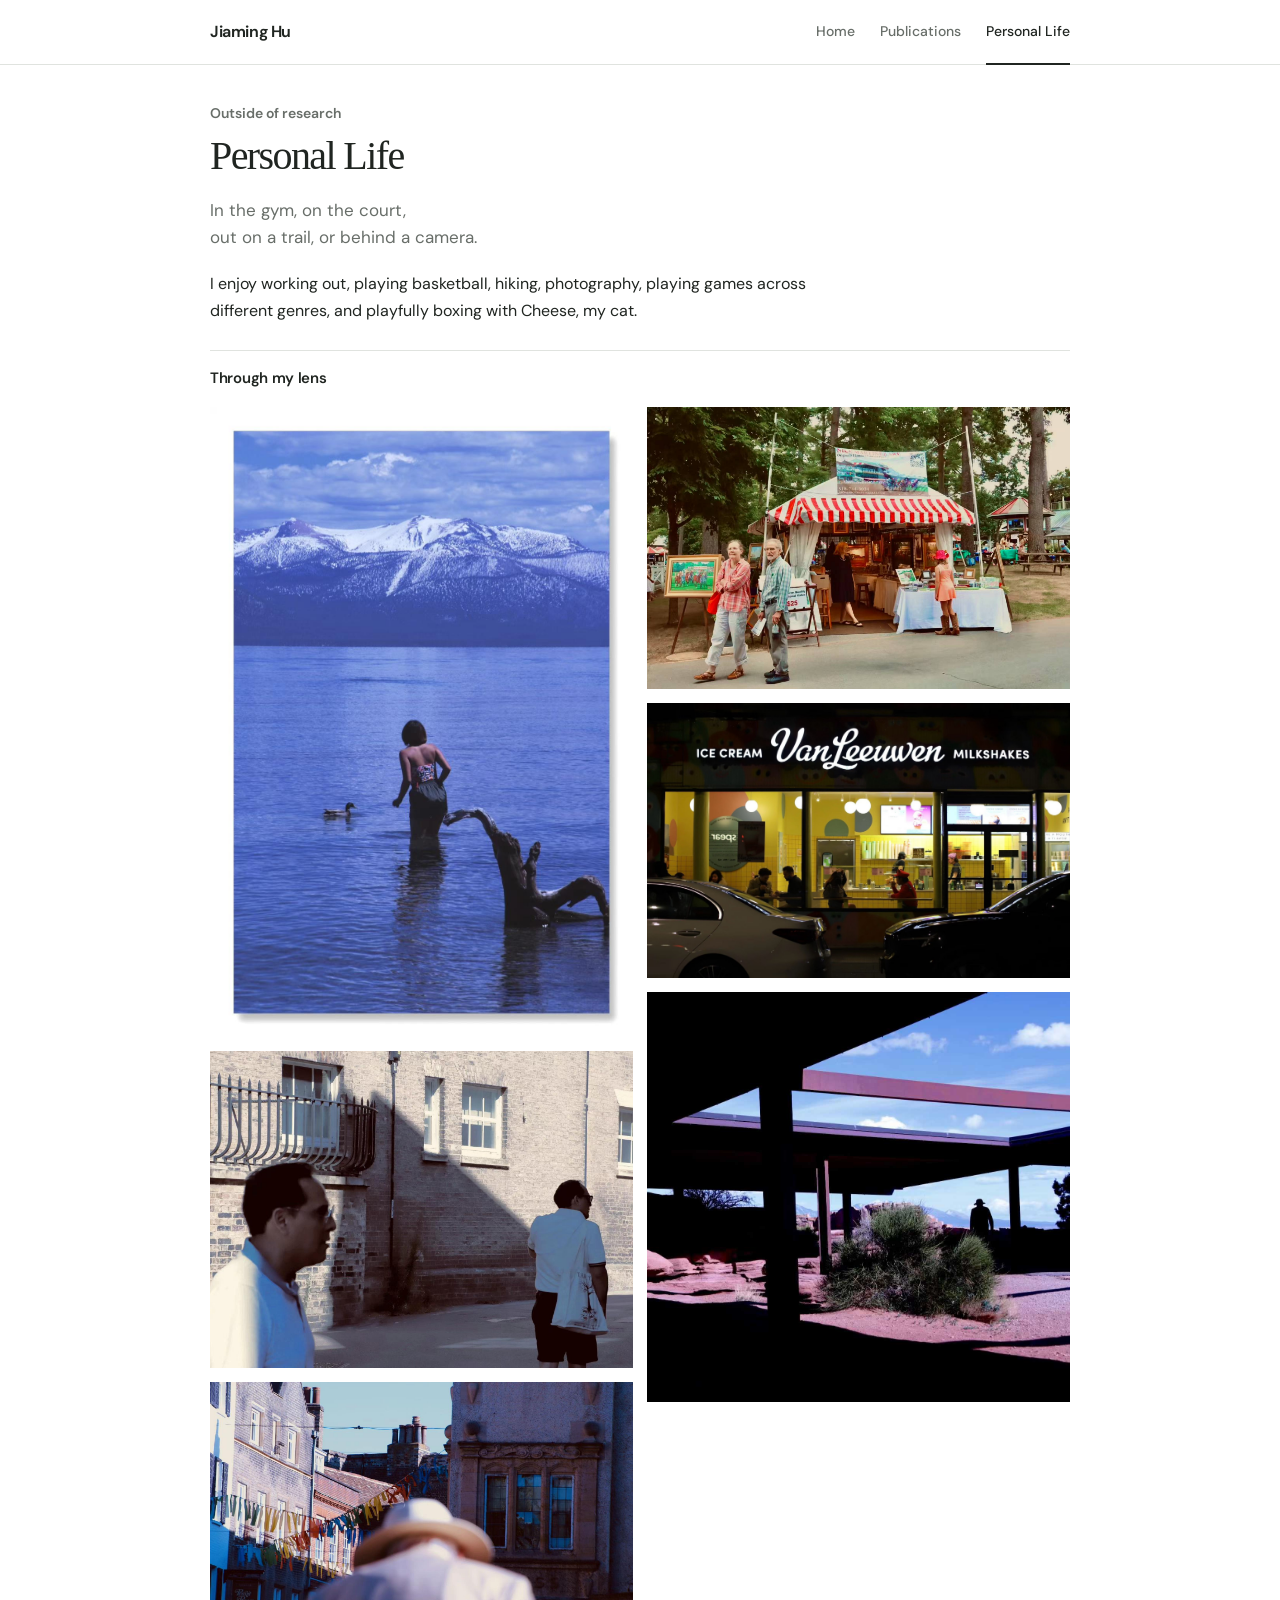
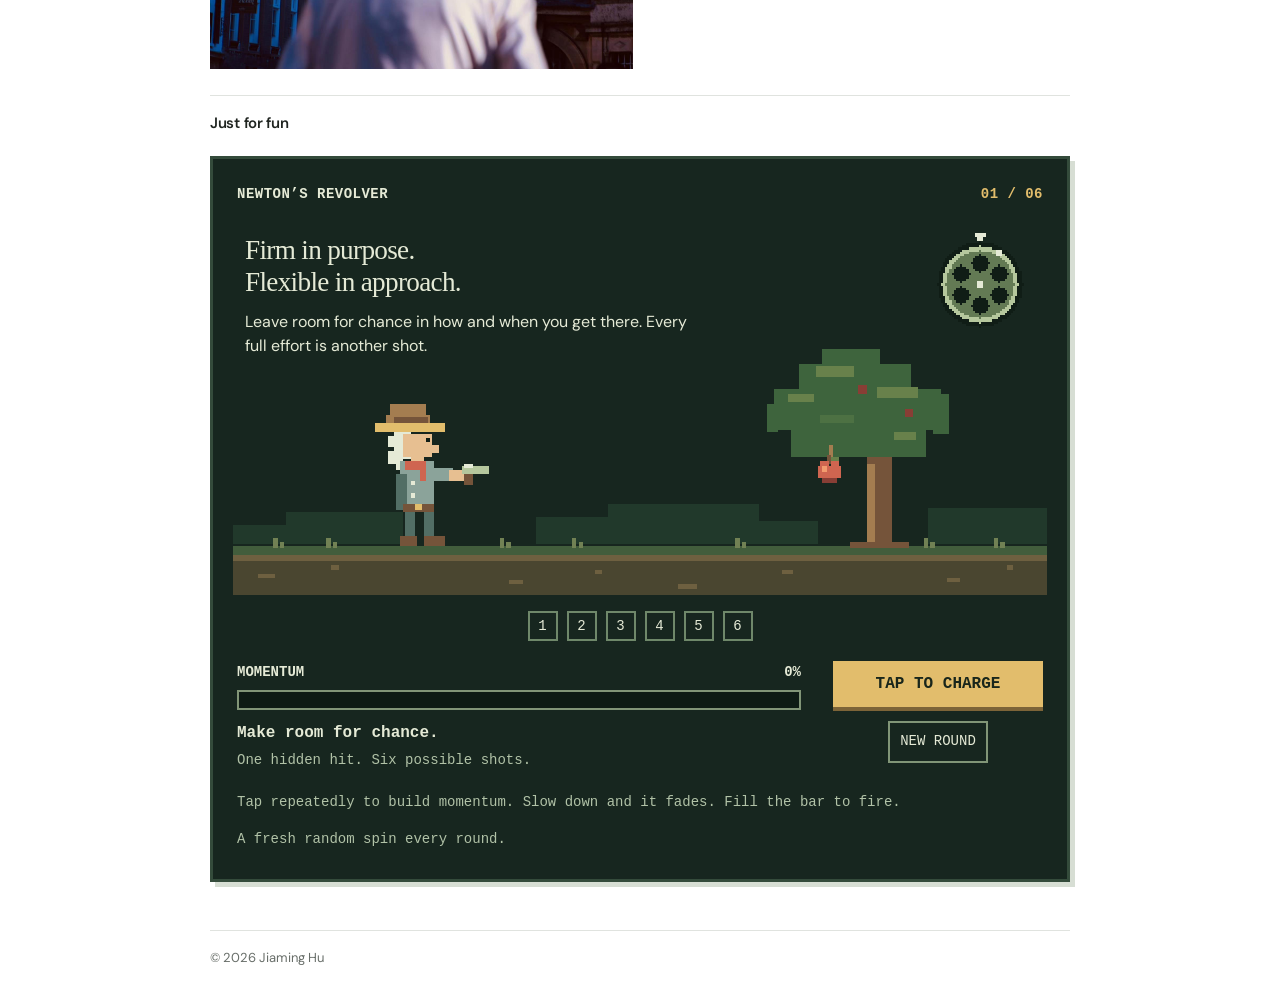
==== commit ba55a281: "Remove game Like button and add playful boxing with Cheese" ====
--- a/life.html
+++ b/life.html
@@ -5,18 +5,17 @@
   <meta name="viewport" content="width=device-width, initial-scale=1">
   <meta name="description" content="Outside of research: fitness, basketball, hiking, photography, games, and a little chance.">
   <title>Personal Life · Jiaming Hu</title>
-  <link rel="stylesheet" href="assets/style.css?v=bullet-1">
+  <link rel="stylesheet" href="assets/style.css?v=plays-2">
   <script src="assets/site.js?v=views-2" defer></script>
   <script src="assets/gallery.js" defer></script>
-  <script src="assets/revolver.js?v=chamber-3" type="module"></script>
-  <script src="assets/bullets.js?v=like-1" type="module"></script>
+  <script src="assets/revolver.js?v=whip-1" type="module"></script>
 </head>
 <body>
   <a class="skip" href="#main">Skip to content</a>
   <header class="site-header"><div class="header-inner"><a class="wordmark" href="./">Jiaming Hu</a><nav aria-label="Main navigation"><a href="./">Home</a><a href="publications.html">Publications</a><a href="life.html" aria-current="page">Personal Life</a></nav></div></header>
   <main id="main" class="container life">
     <div class="page-heading"><p class="eyebrow">Outside of research</p><h1>Personal Life</h1><p class="lede">In the gym, on the court,<br>out on a trail, or behind a camera.</p></div>
-    <p>I enjoy working out, playing basketball, hiking, photography, and playing games across different genres.</p>
+    <p>I enjoy working out, playing basketball, hiking, photography, playing games across different genres, and playfully boxing with Cheese, my cat.</p>
     <section class="home-section" aria-labelledby="photos-heading">
       <h2 id="photos-heading">Through my lens</h2>
       <div class="photo-gallery">
@@ -54,8 +53,7 @@
         <p id="charge-help" class="charge-help">Tap repeatedly to build momentum. Slow down and it fades. Fill the bar to fire.</p>
         <div class="game-bottom">
           <p class="game-footnote">A fresh random spin every round.</p>
-          <button id="bullet-button" class="bullet-button" type="button" aria-label="Like this game" aria-pressed="false" disabled><svg viewBox="0 0 16 20" width="16" height="20" shape-rendering="crispEdges" aria-hidden="true"><path fill="currentColor" d="M7 0h2v2h1v2h1v2h1v14H4V6h1V4h1V2h1z"/><path fill="var(--pixel-bg)" d="M4 7h8v1H4zM4 17h8v1H4z"/><path fill="var(--pixel-ink)" d="M5 9h1v7H5z"/></svg><span id="bullet-label">Like</span><span id="bullet-count">…</span></button>
-          <span id="bullet-status" class="sr-only" role="status" aria-live="polite"></span>
+          <button id="game-plays" class="game-plays" type="button" aria-label="Show total game plays" title="Rounds played — counted on the first shot of each round"><span>Plays</span><span id="game-play-count">…</span></button>
         </div>
         <noscript><p>Enable JavaScript to play.</p></noscript>
       </div>
--- a/assets/style.css
+++ b/assets/style.css
@@ -136,13 +136,9 @@
 .pixel-game button:focus-visible { outline: 2px solid var(--pixel-ink); outline-offset: 4px; }
 .game-bottom { display: flex; align-items: center; flex-wrap: wrap; gap: 10px 18px; margin-top: 10px; }
 .pixel-game .game-footnote { margin: 0; text-align: left; color: var(--pixel-dim); font-size: .875rem; line-height: 1.5; }
-.bullet-button { display: inline-flex; align-items: center; gap: 6px; min-height: 32px; margin-left: auto; padding: 4px 8px; border: 1px solid #718367; border-radius: 0; background: transparent; color: var(--pixel-dim); font: 400 .875rem/1.2 'Courier New', Courier, monospace; touch-action: manipulation; }
-.bullet-button svg { flex: 0 0 13px; width: 13px; height: 17px; color: var(--pixel-gold); }
-.bullet-button:hover:enabled, .bullet-button:active:enabled, .bullet-button.is-collected { border-color: var(--pixel-gold); background: #304332; color: var(--pixel-gold); }
-.bullet-button:active:enabled { transform: translateY(1px); }
-.bullet-button:disabled:not(.is-collected) { opacity: .55; }
-.bullet-button.is-sending { opacity: .65; cursor: progress; }
-#bullet-count { min-width: 1ch; font-variant-numeric: tabular-nums; }
+.game-plays { display: inline-flex; align-items: center; gap: 6px; margin-left: auto; min-height: 32px; padding: 4px 8px; border: 1px solid #718367; border-radius: 0; background: transparent; color: var(--pixel-dim); font: 400 .75rem/1.2 'Courier New', Courier, monospace; opacity: 0; transition: opacity .15s ease; touch-action: manipulation; }
+.game-plays:hover, .game-plays:focus-visible, .game-plays.is-revealed { opacity: 1; }
+#game-play-count { font-variant-numeric: tabular-nums; }
 @media (max-width: 680px) {
   .pixel-game { padding: 16px; }
   .theory-note { position: static; width: auto; max-width: 440px; padding: 8px 4px 0; }
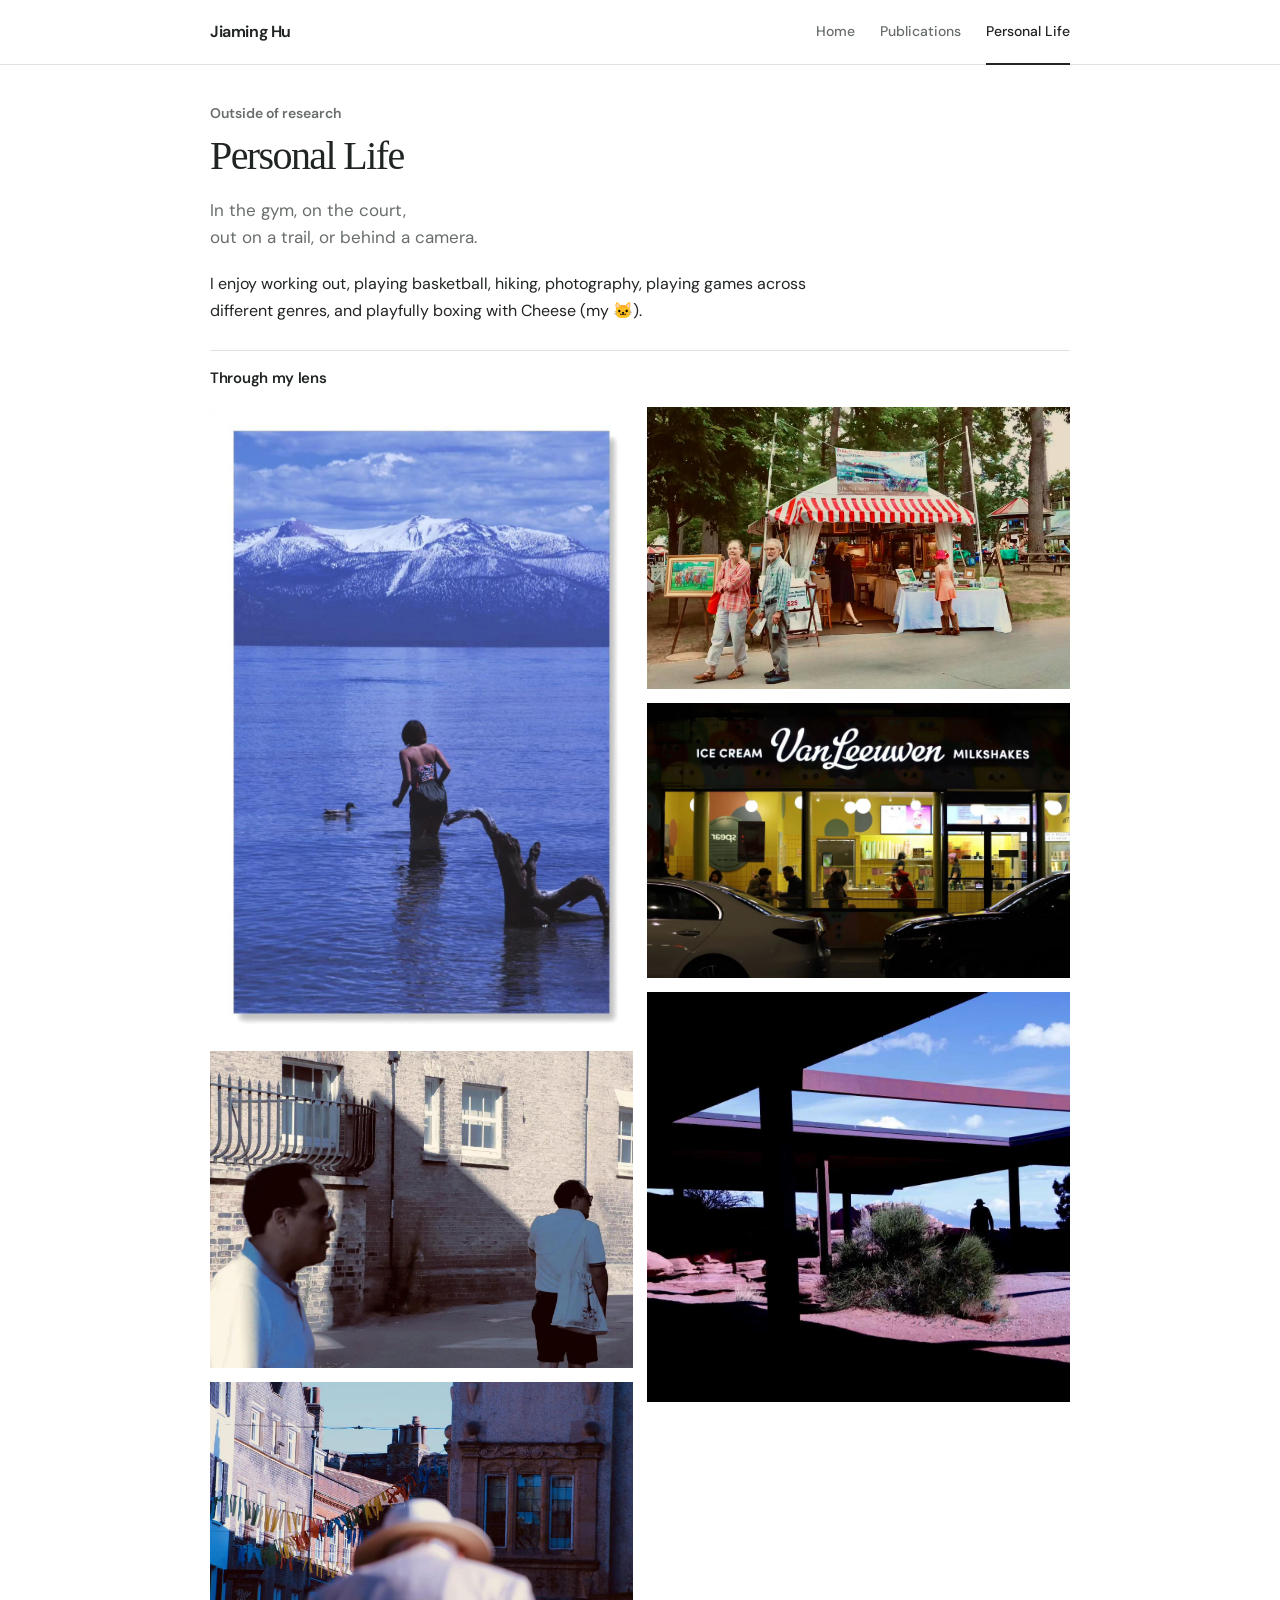
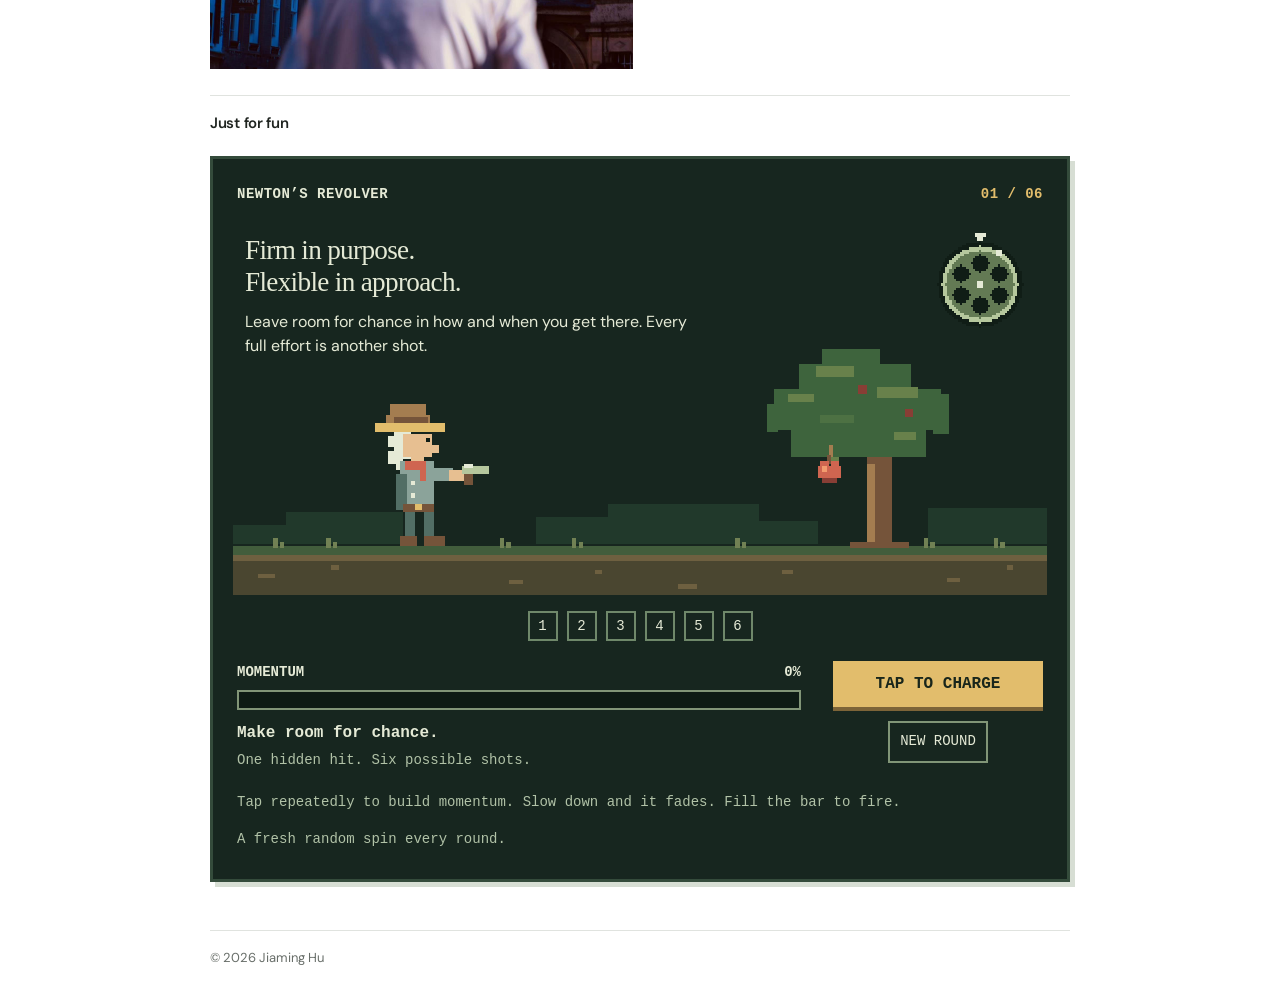
==== commit 7d222f51: "Use requested cat emoji for Cheese" ====
--- a/life.html
+++ b/life.html
@@ -15,7 +15,7 @@
   <header class="site-header"><div class="header-inner"><a class="wordmark" href="./">Jiaming Hu</a><nav aria-label="Main navigation"><a href="./">Home</a><a href="publications.html">Publications</a><a href="life.html" aria-current="page">Personal Life</a></nav></div></header>
   <main id="main" class="container life">
     <div class="page-heading"><p class="eyebrow">Outside of research</p><h1>Personal Life</h1><p class="lede">In the gym, on the court,<br>out on a trail, or behind a camera.</p></div>
-    <p>I enjoy working out, playing basketball, hiking, photography, playing games across different genres, and playfully boxing with Cheese, my cat.</p>
+    <p>I enjoy working out, playing basketball, hiking, photography, playing games across different genres, and playfully boxing with Cheese (my 🐱).</p>
     <section class="home-section" aria-labelledby="photos-heading">
       <h2 id="photos-heading">Through my lens</h2>
       <div class="photo-gallery">
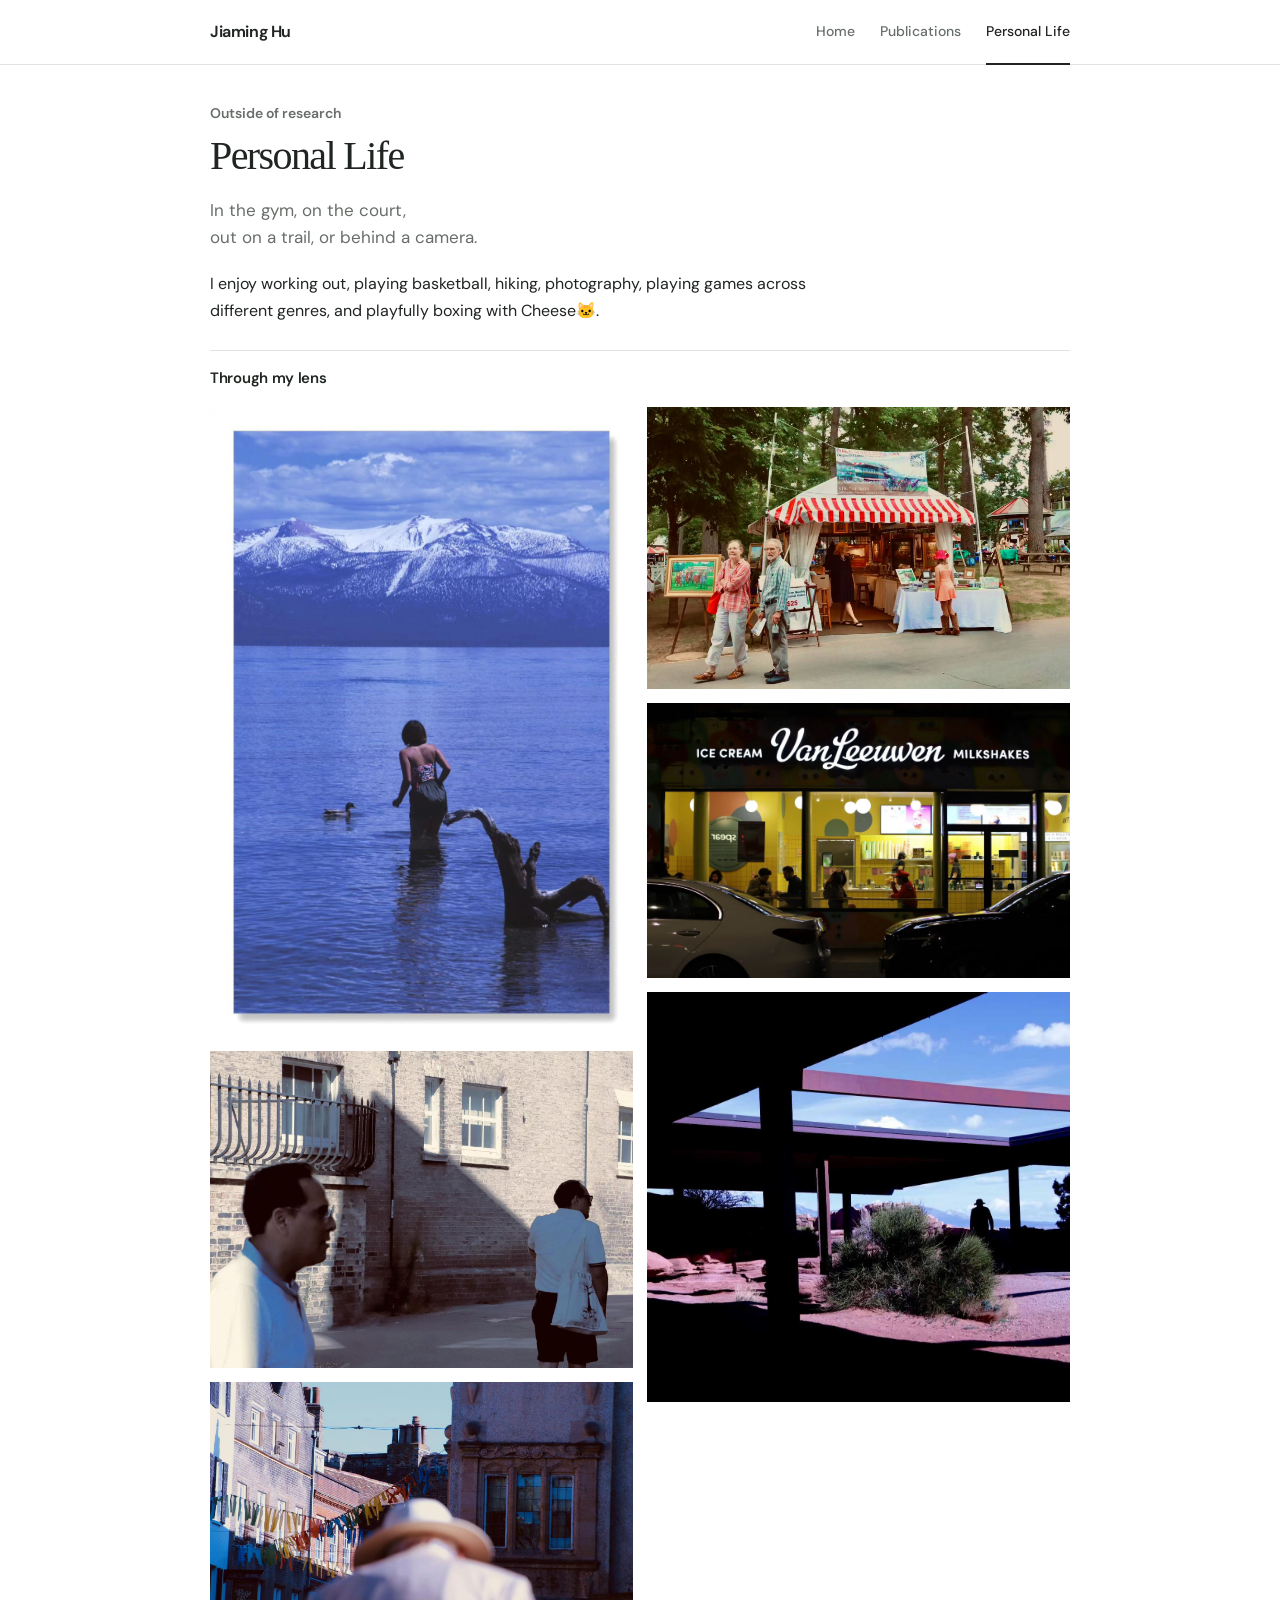
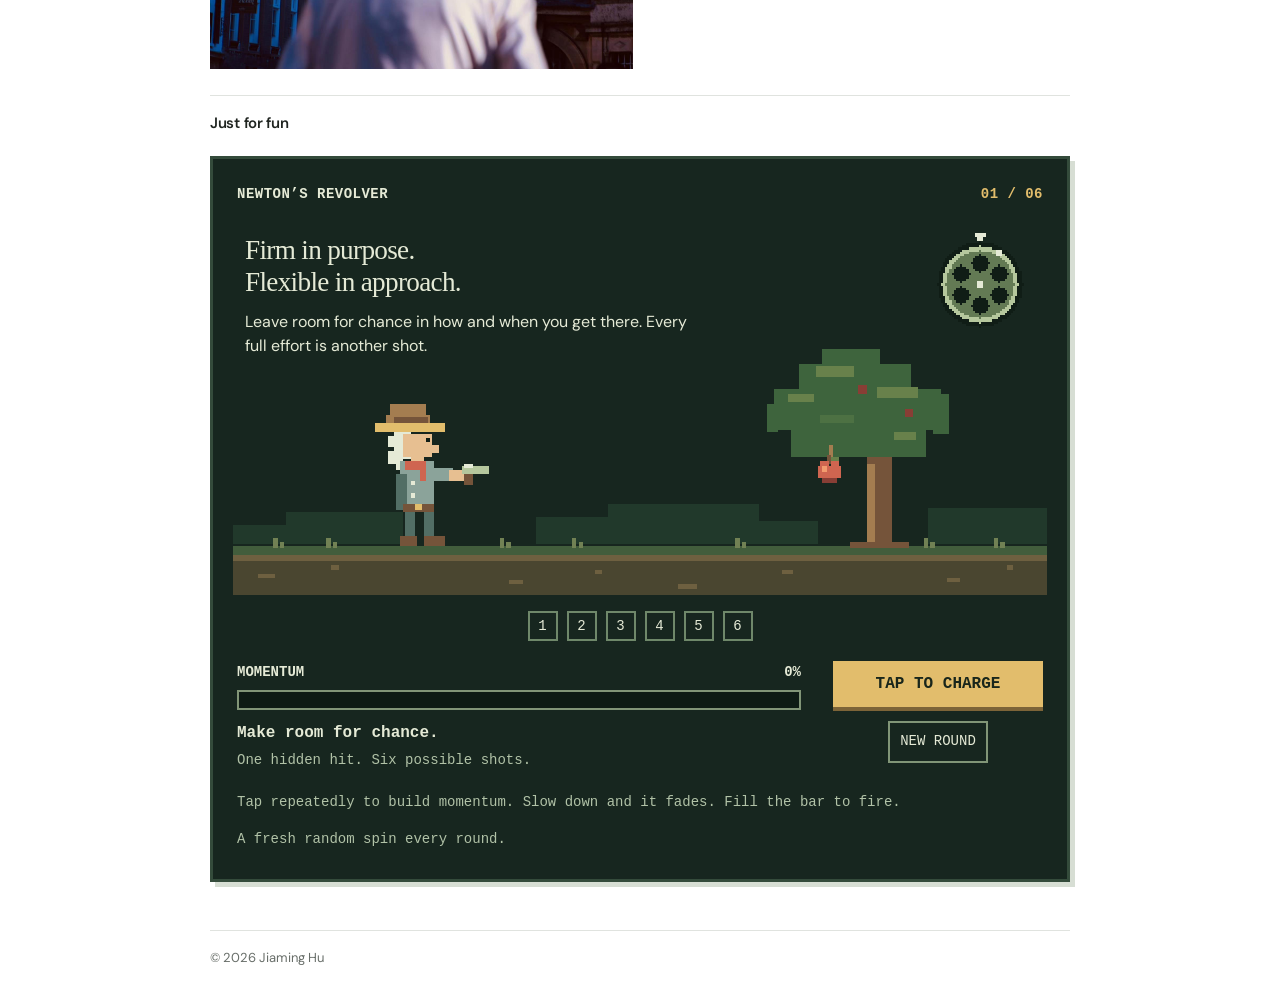
==== commit aee81ee6: "Simplify Cheese mention to name and cat emoji" ====
--- a/life.html
+++ b/life.html
@@ -15,7 +15,7 @@
   <header class="site-header"><div class="header-inner"><a class="wordmark" href="./">Jiaming Hu</a><nav aria-label="Main navigation"><a href="./">Home</a><a href="publications.html">Publications</a><a href="life.html" aria-current="page">Personal Life</a></nav></div></header>
   <main id="main" class="container life">
     <div class="page-heading"><p class="eyebrow">Outside of research</p><h1>Personal Life</h1><p class="lede">In the gym, on the court,<br>out on a trail, or behind a camera.</p></div>
-    <p>I enjoy working out, playing basketball, hiking, photography, playing games across different genres, and playfully boxing with Cheese (my 🐱).</p>
+    <p>I enjoy working out, playing basketball, hiking, photography, playing games across different genres, and playfully boxing with Cheese🐱.</p>
     <section class="home-section" aria-labelledby="photos-heading">
       <h2 id="photos-heading">Through my lens</h2>
       <div class="photo-gallery">
